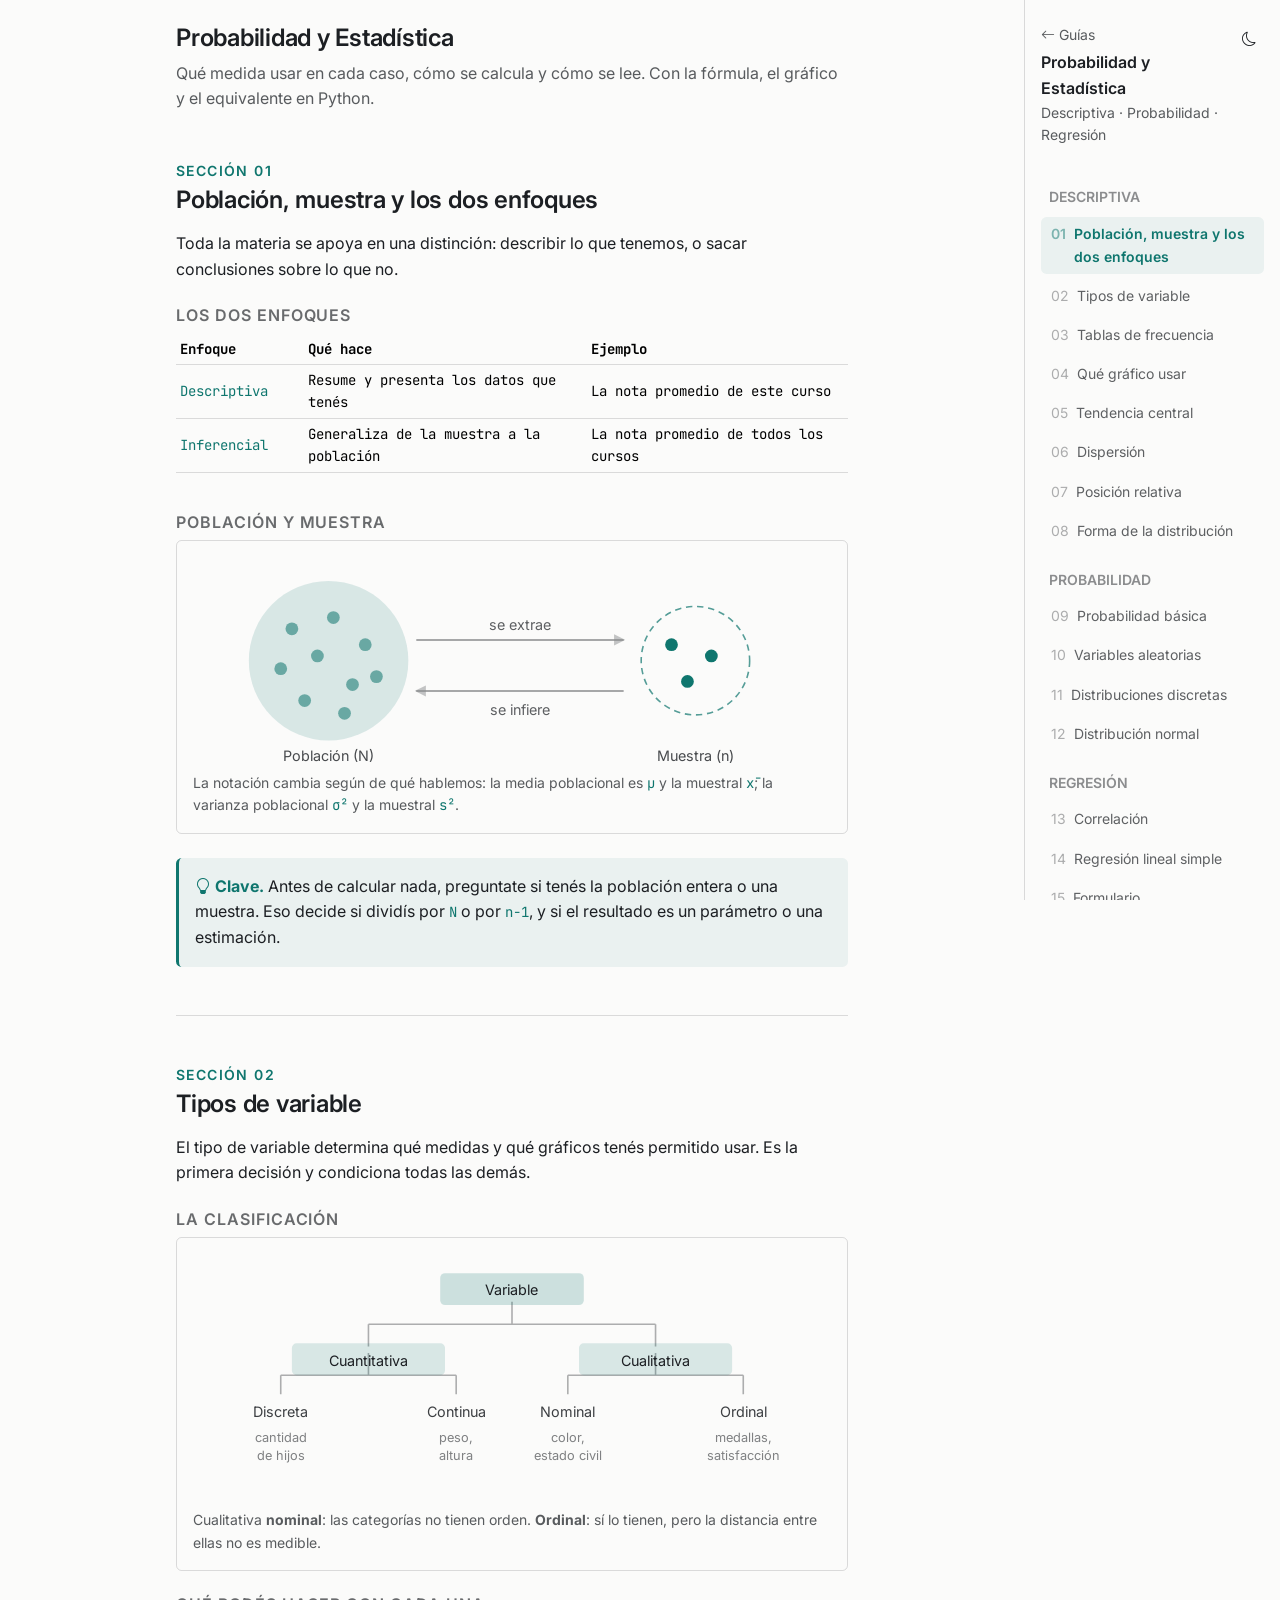
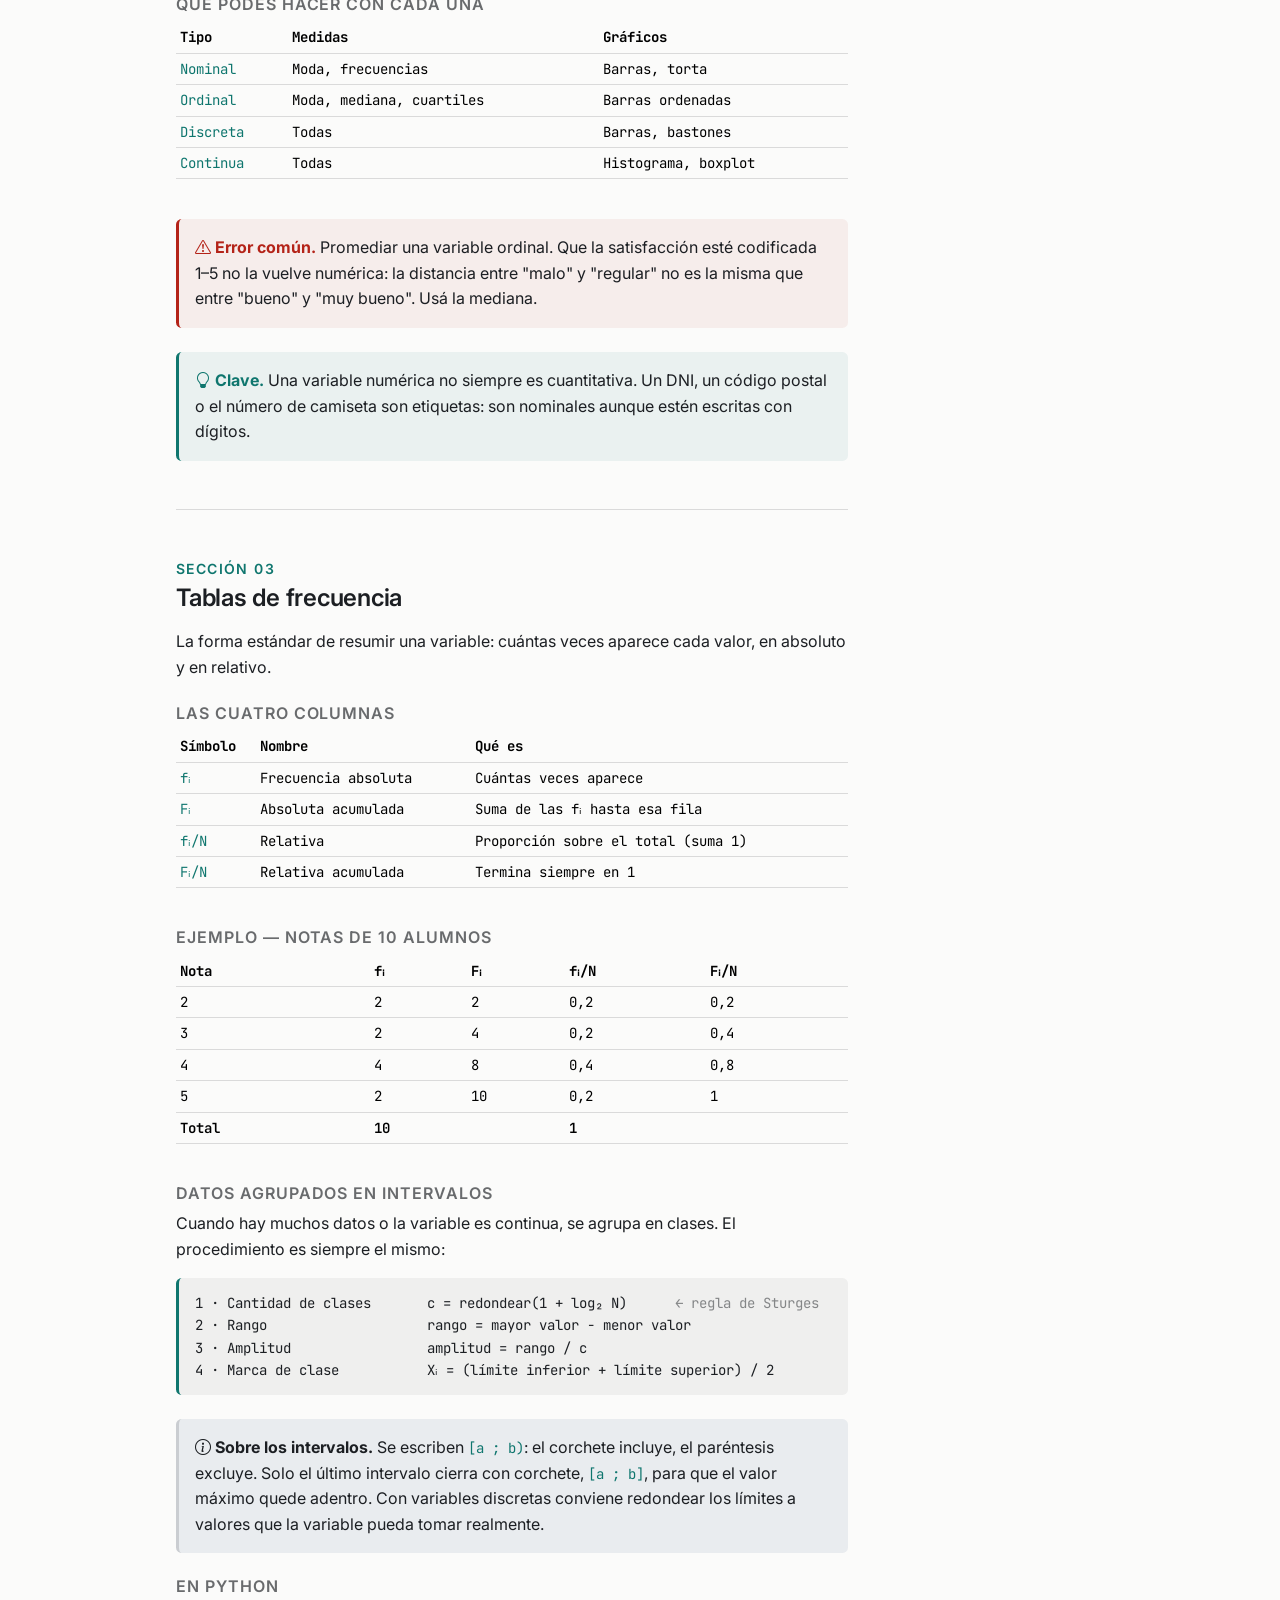
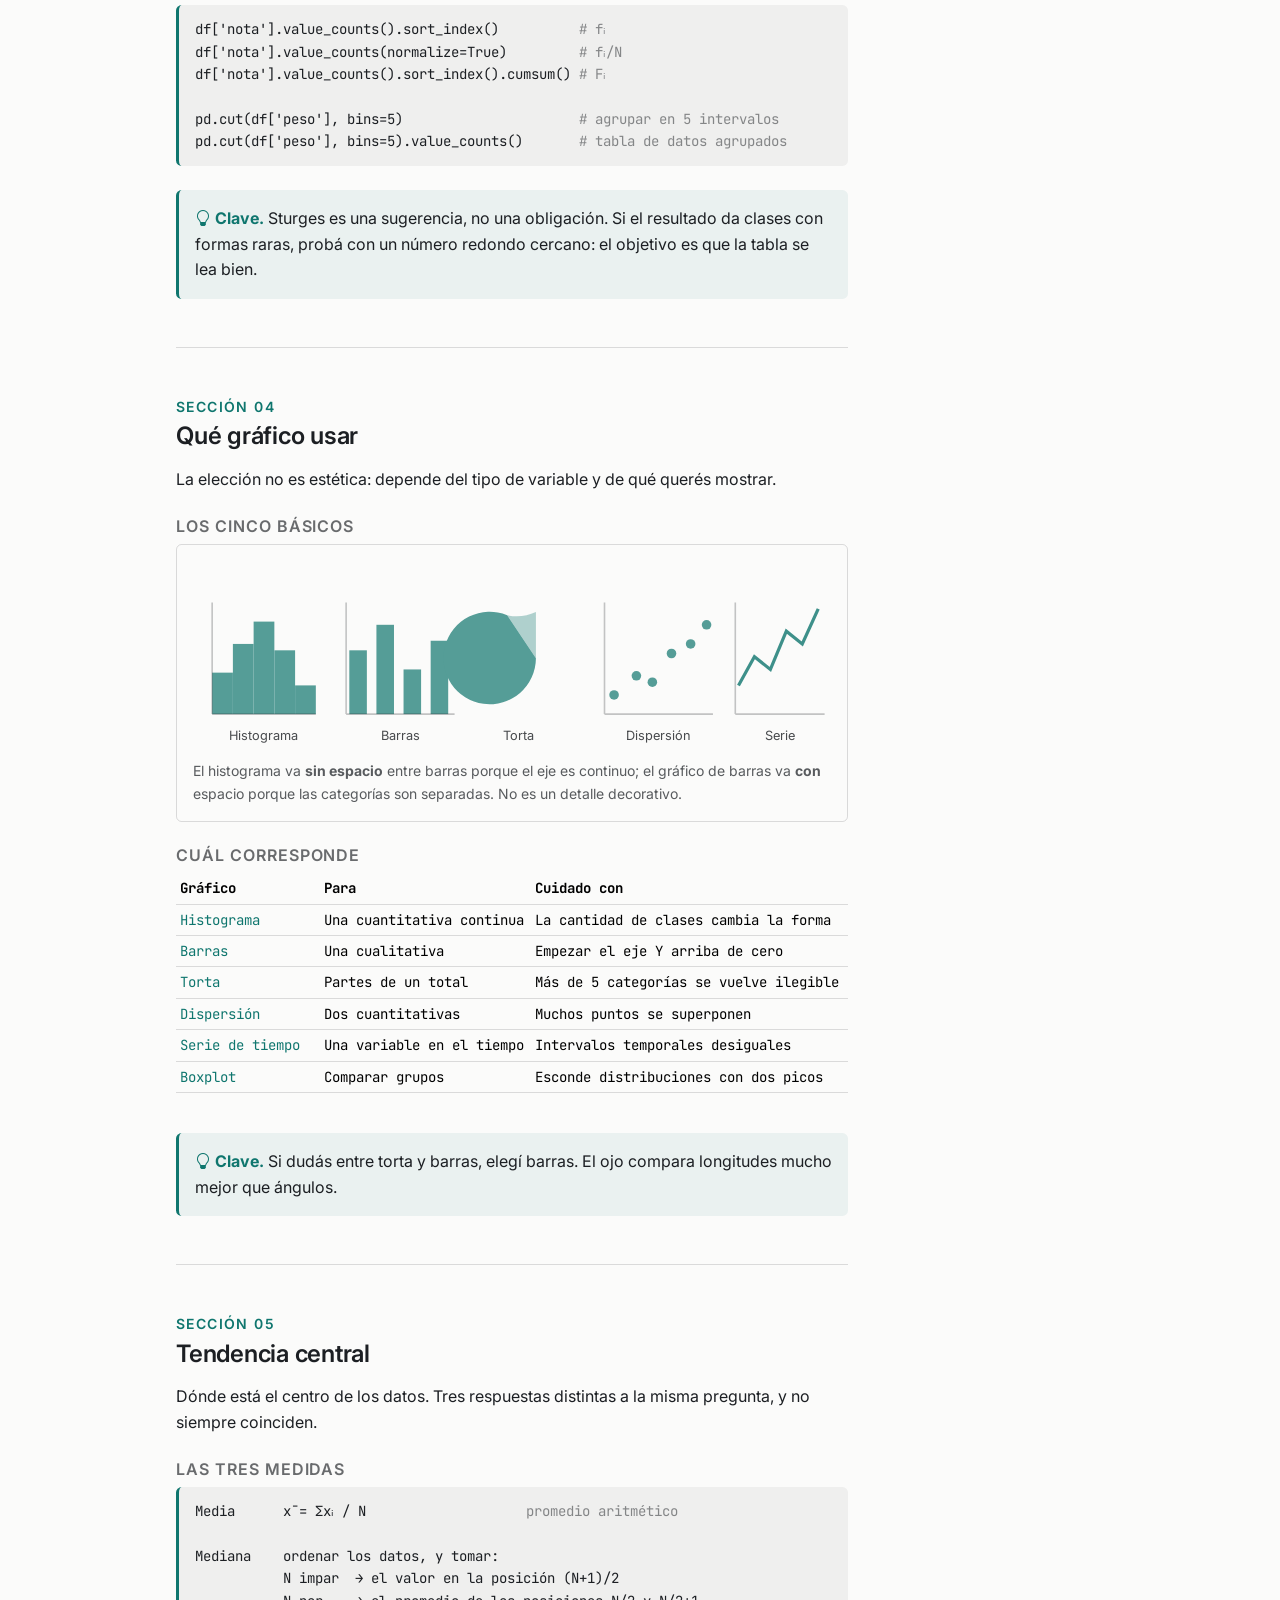
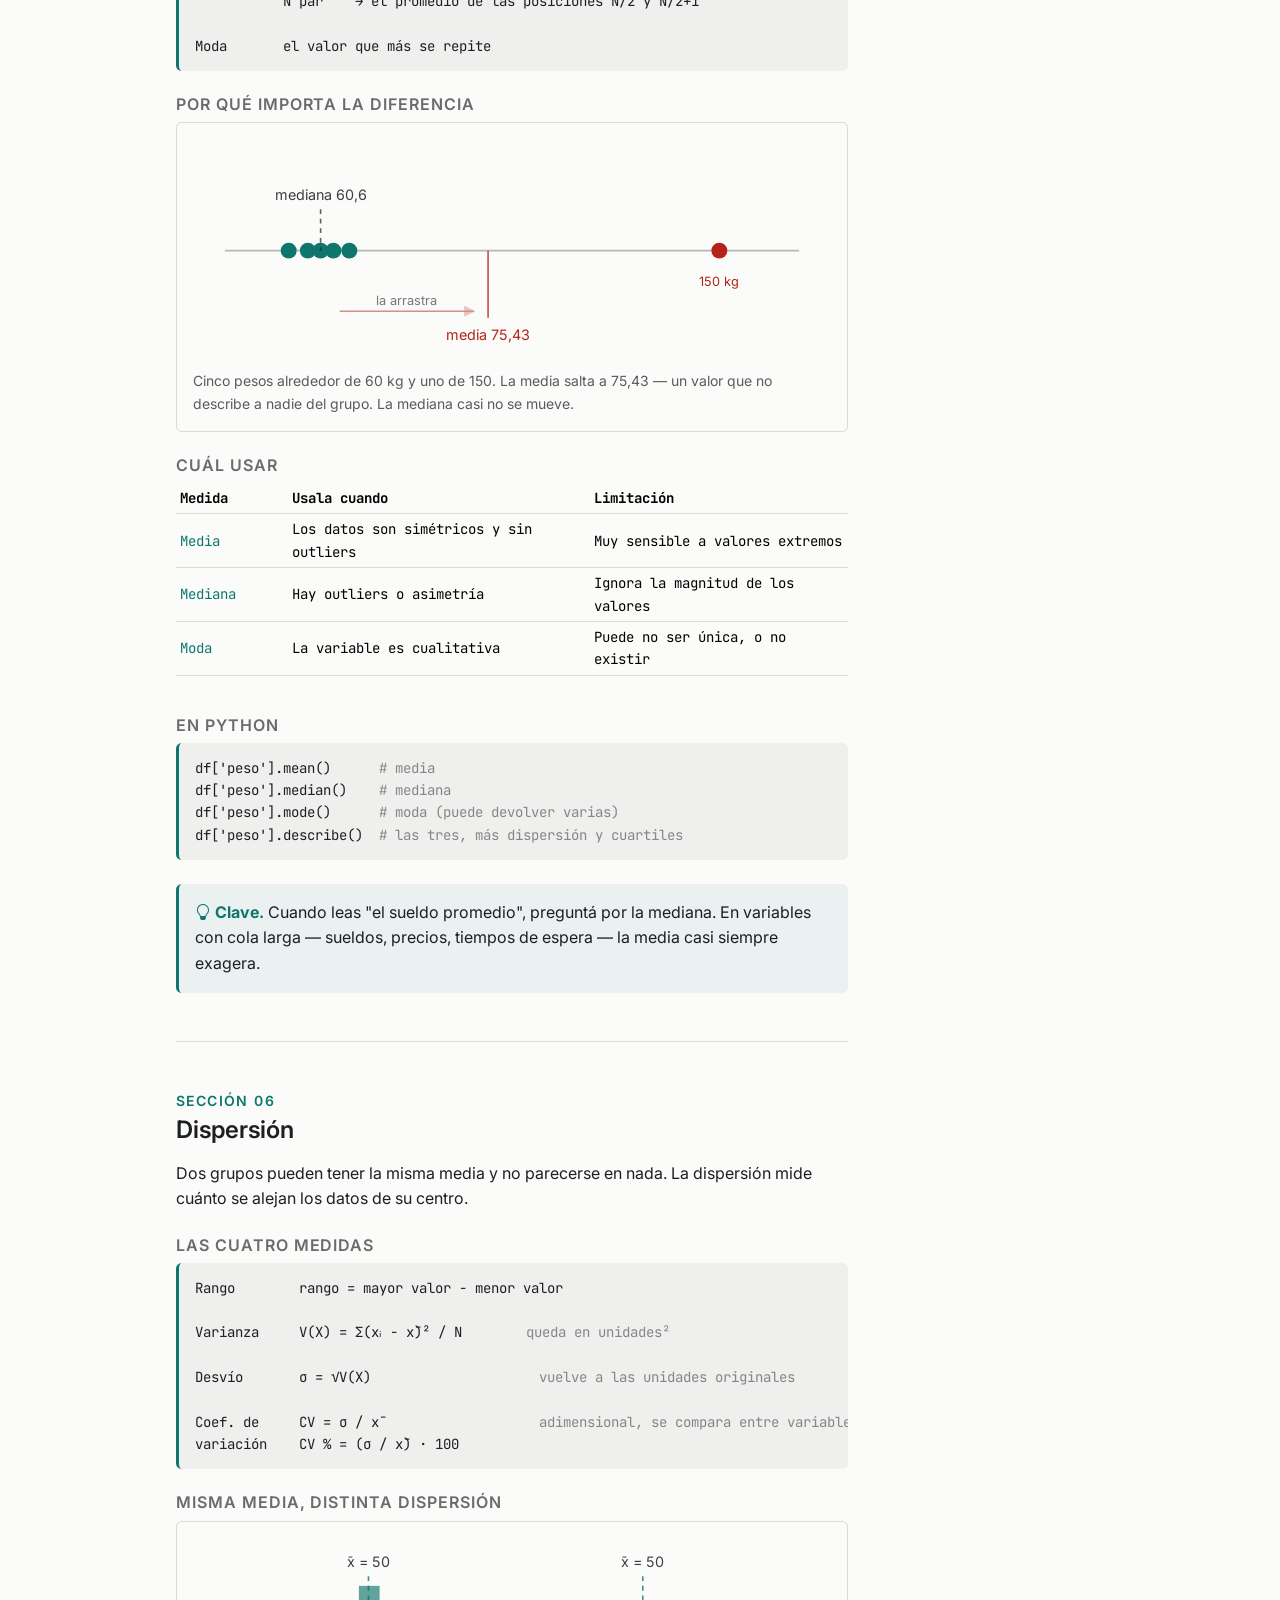
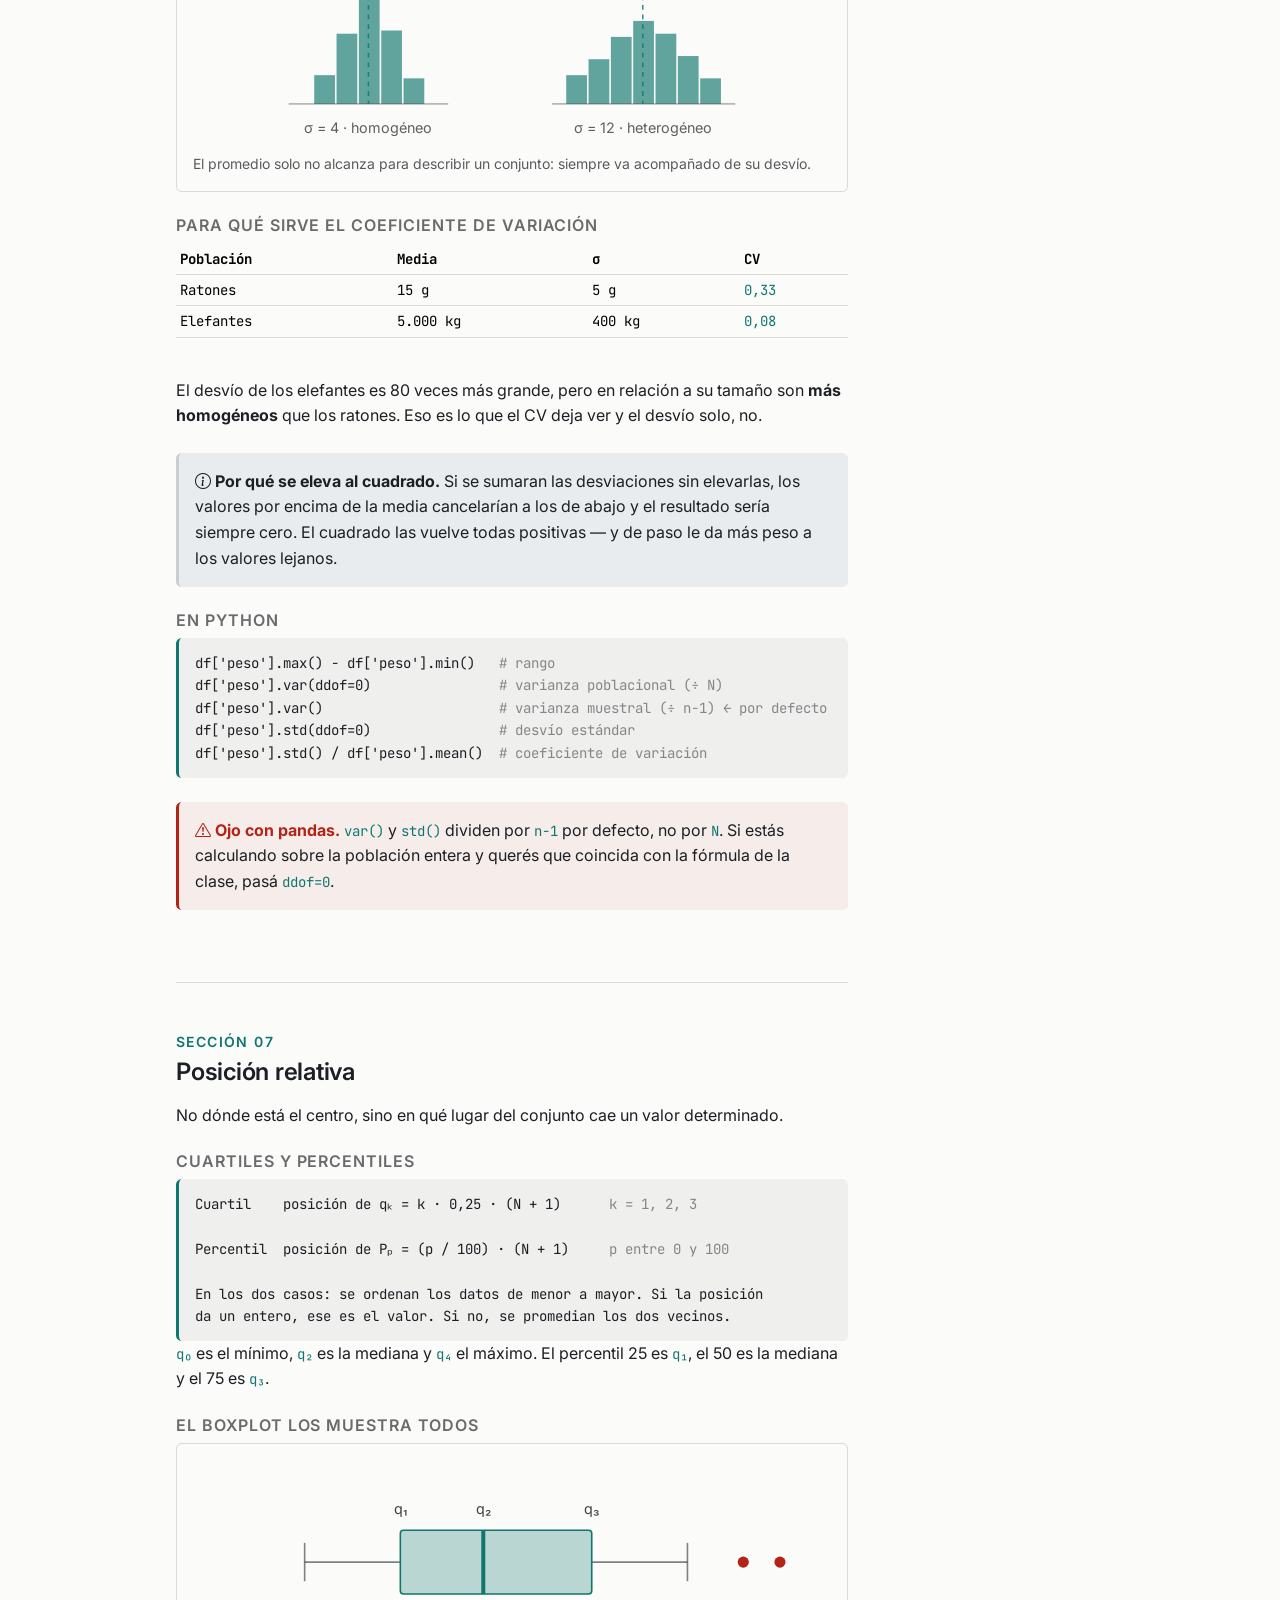
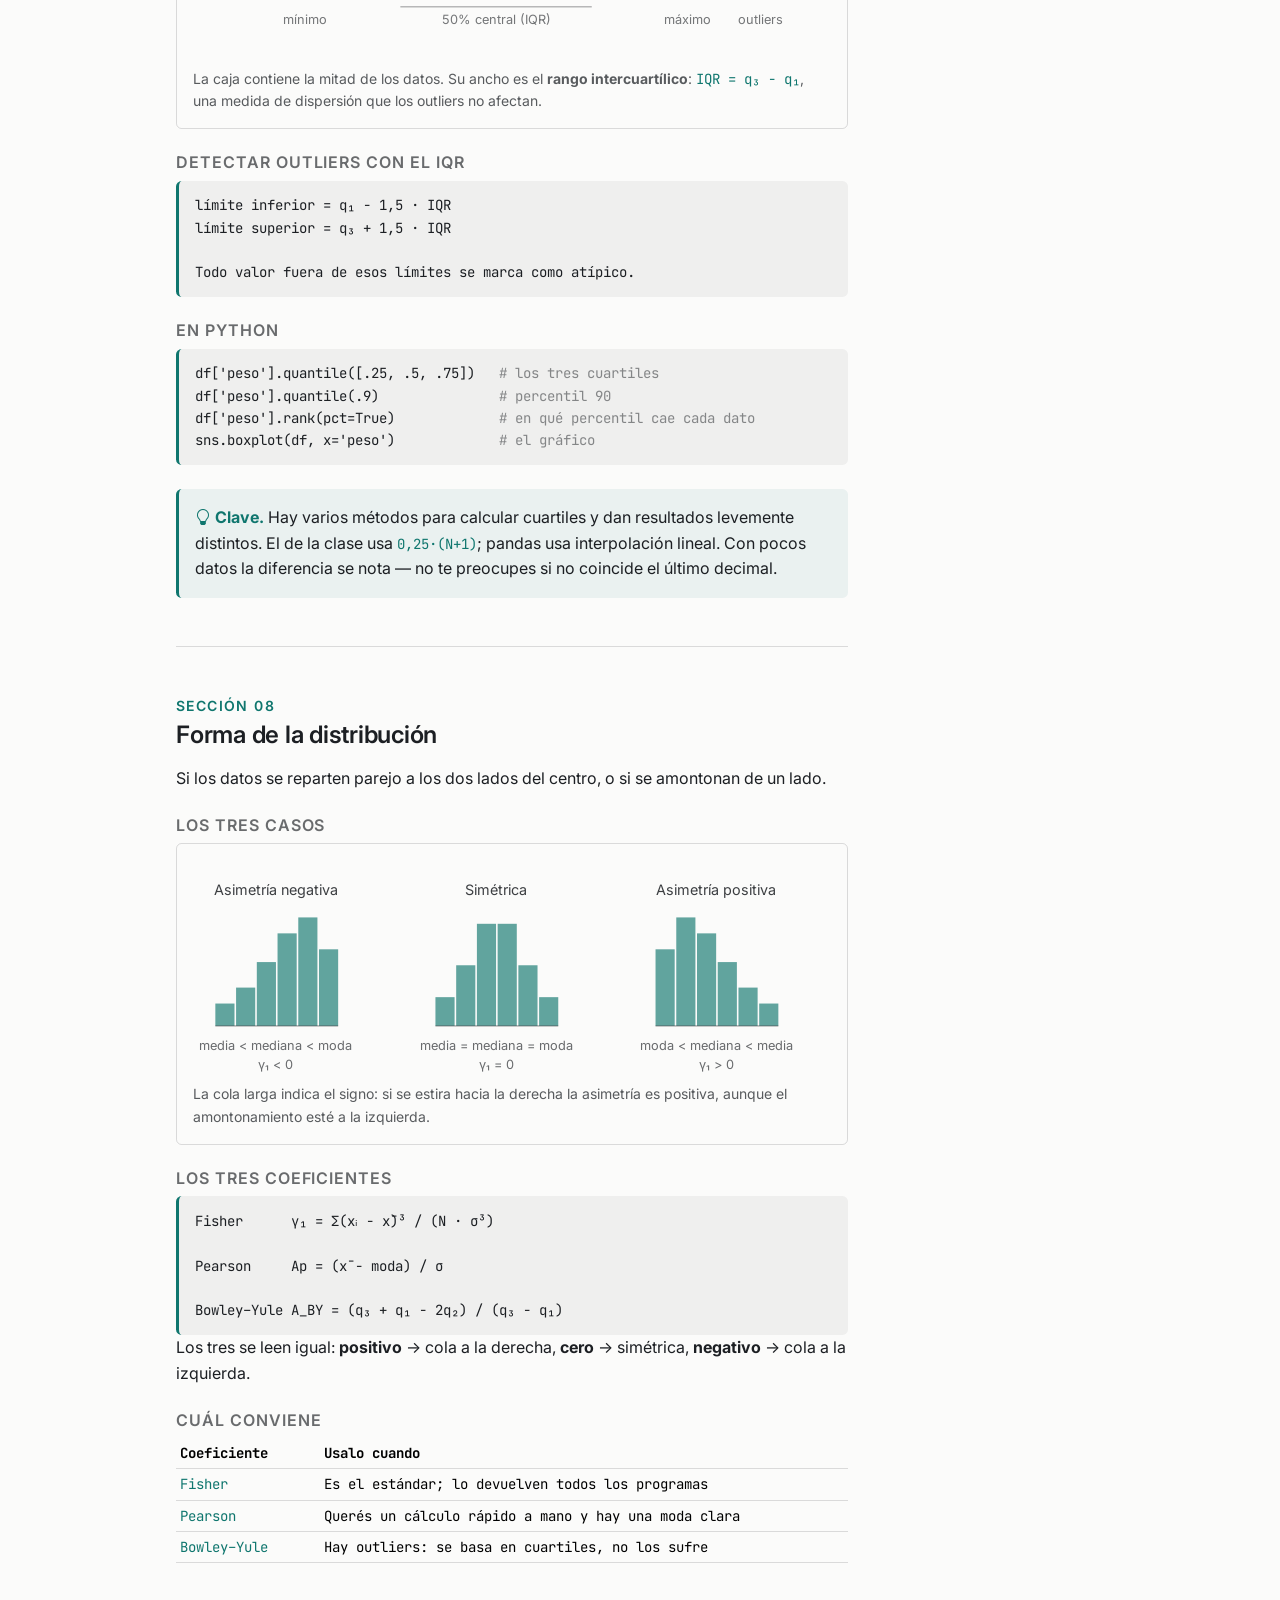
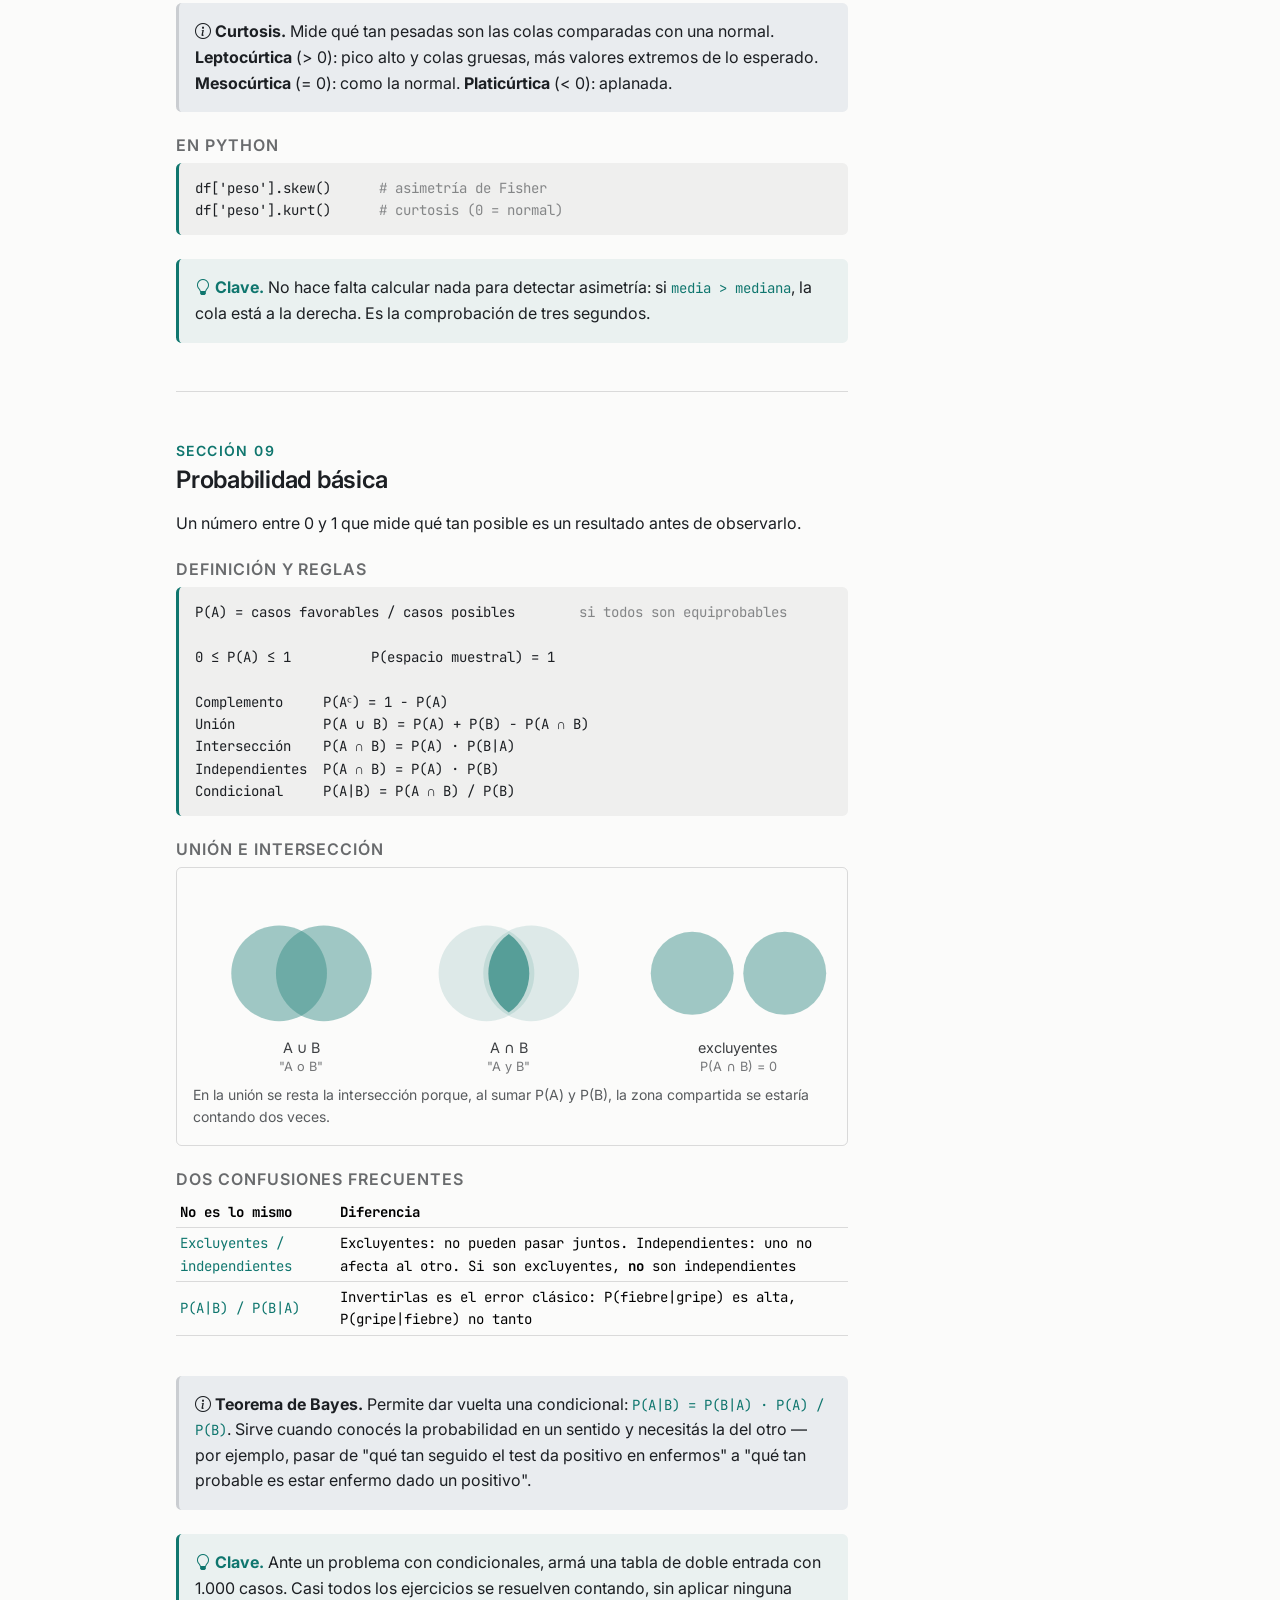
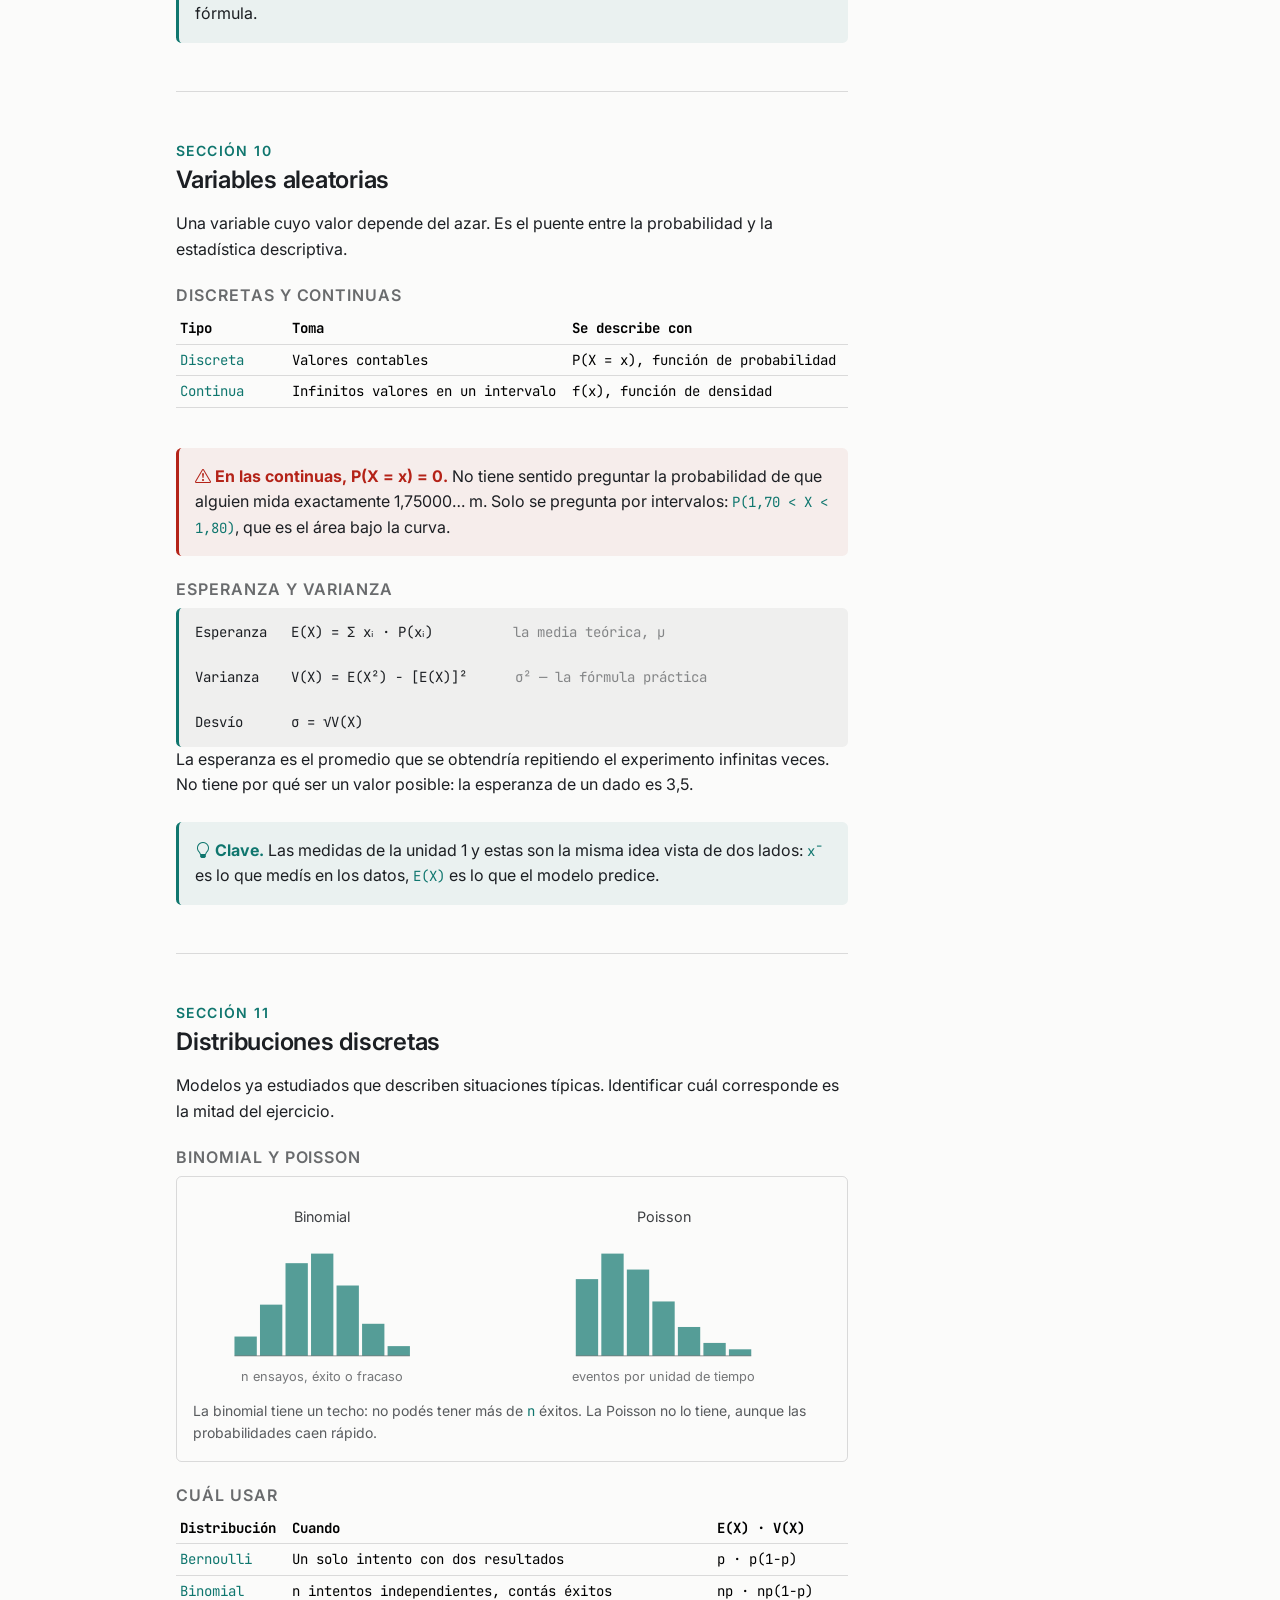
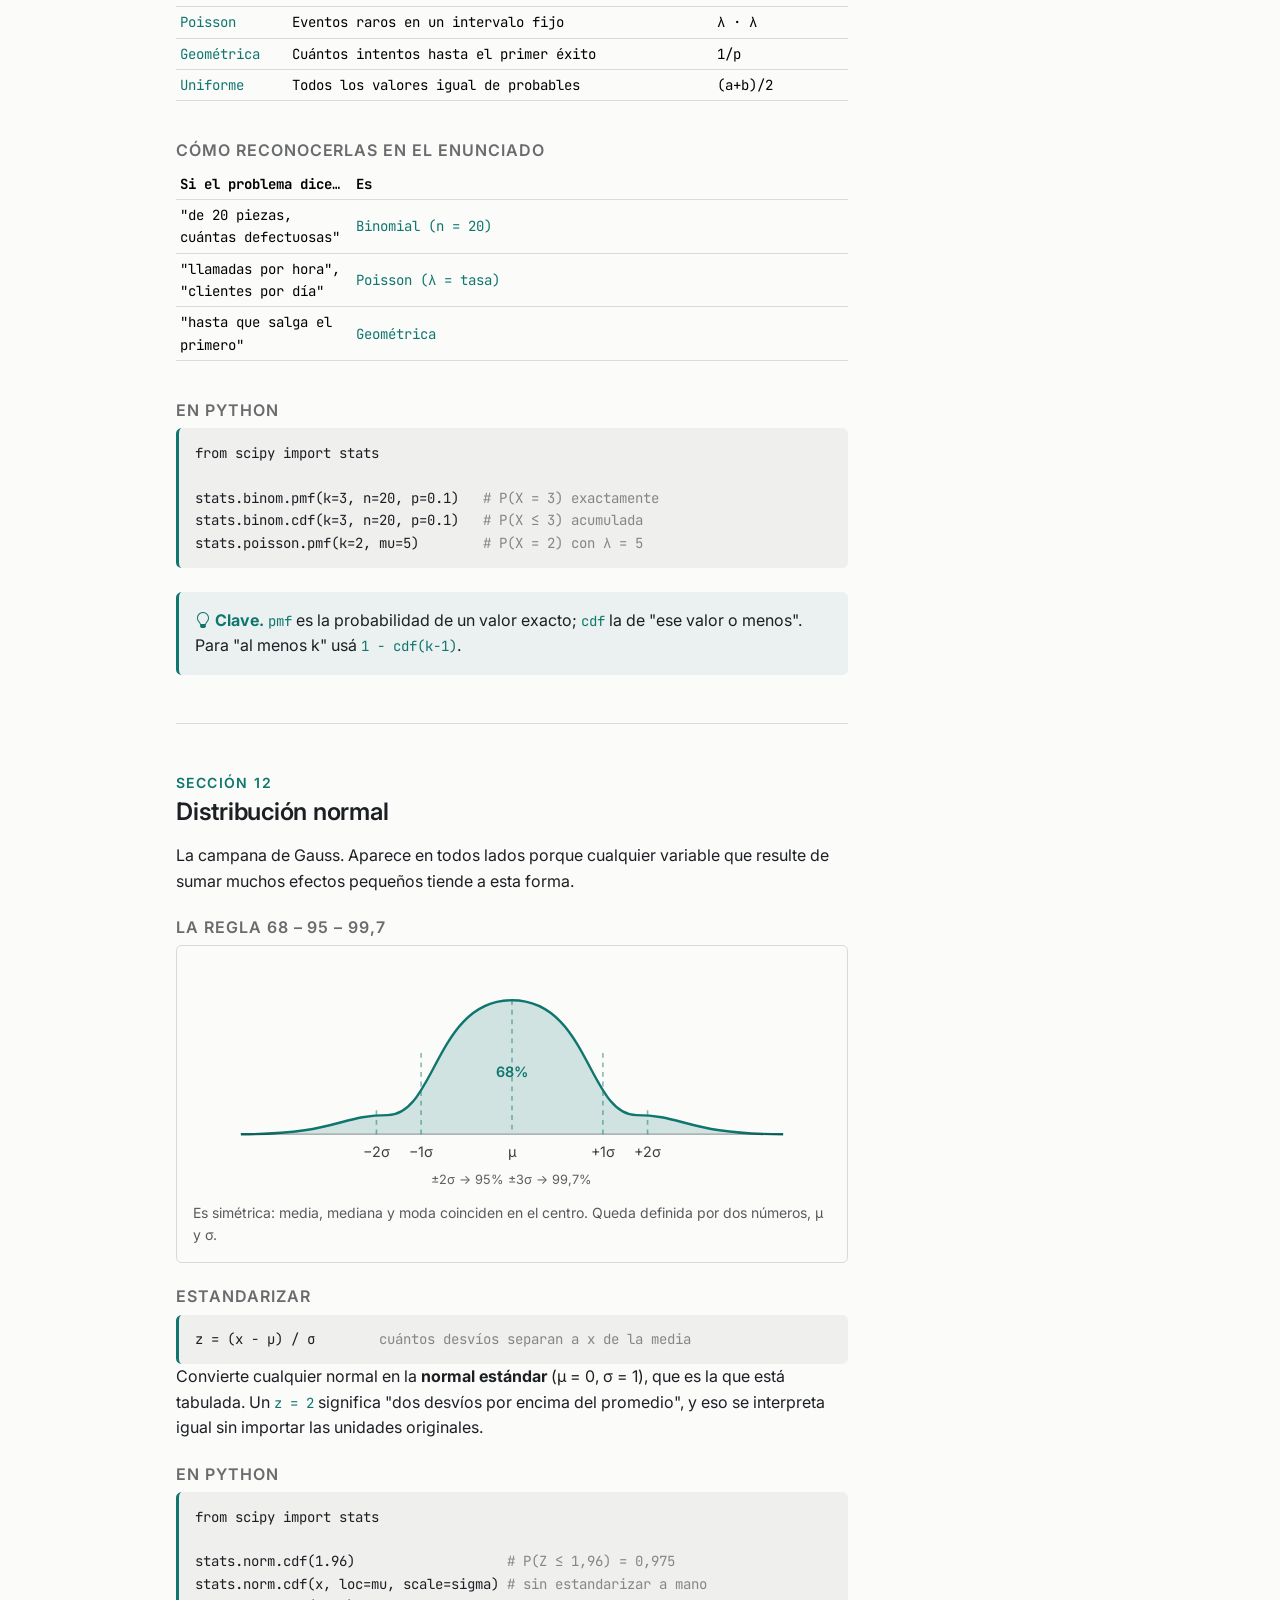
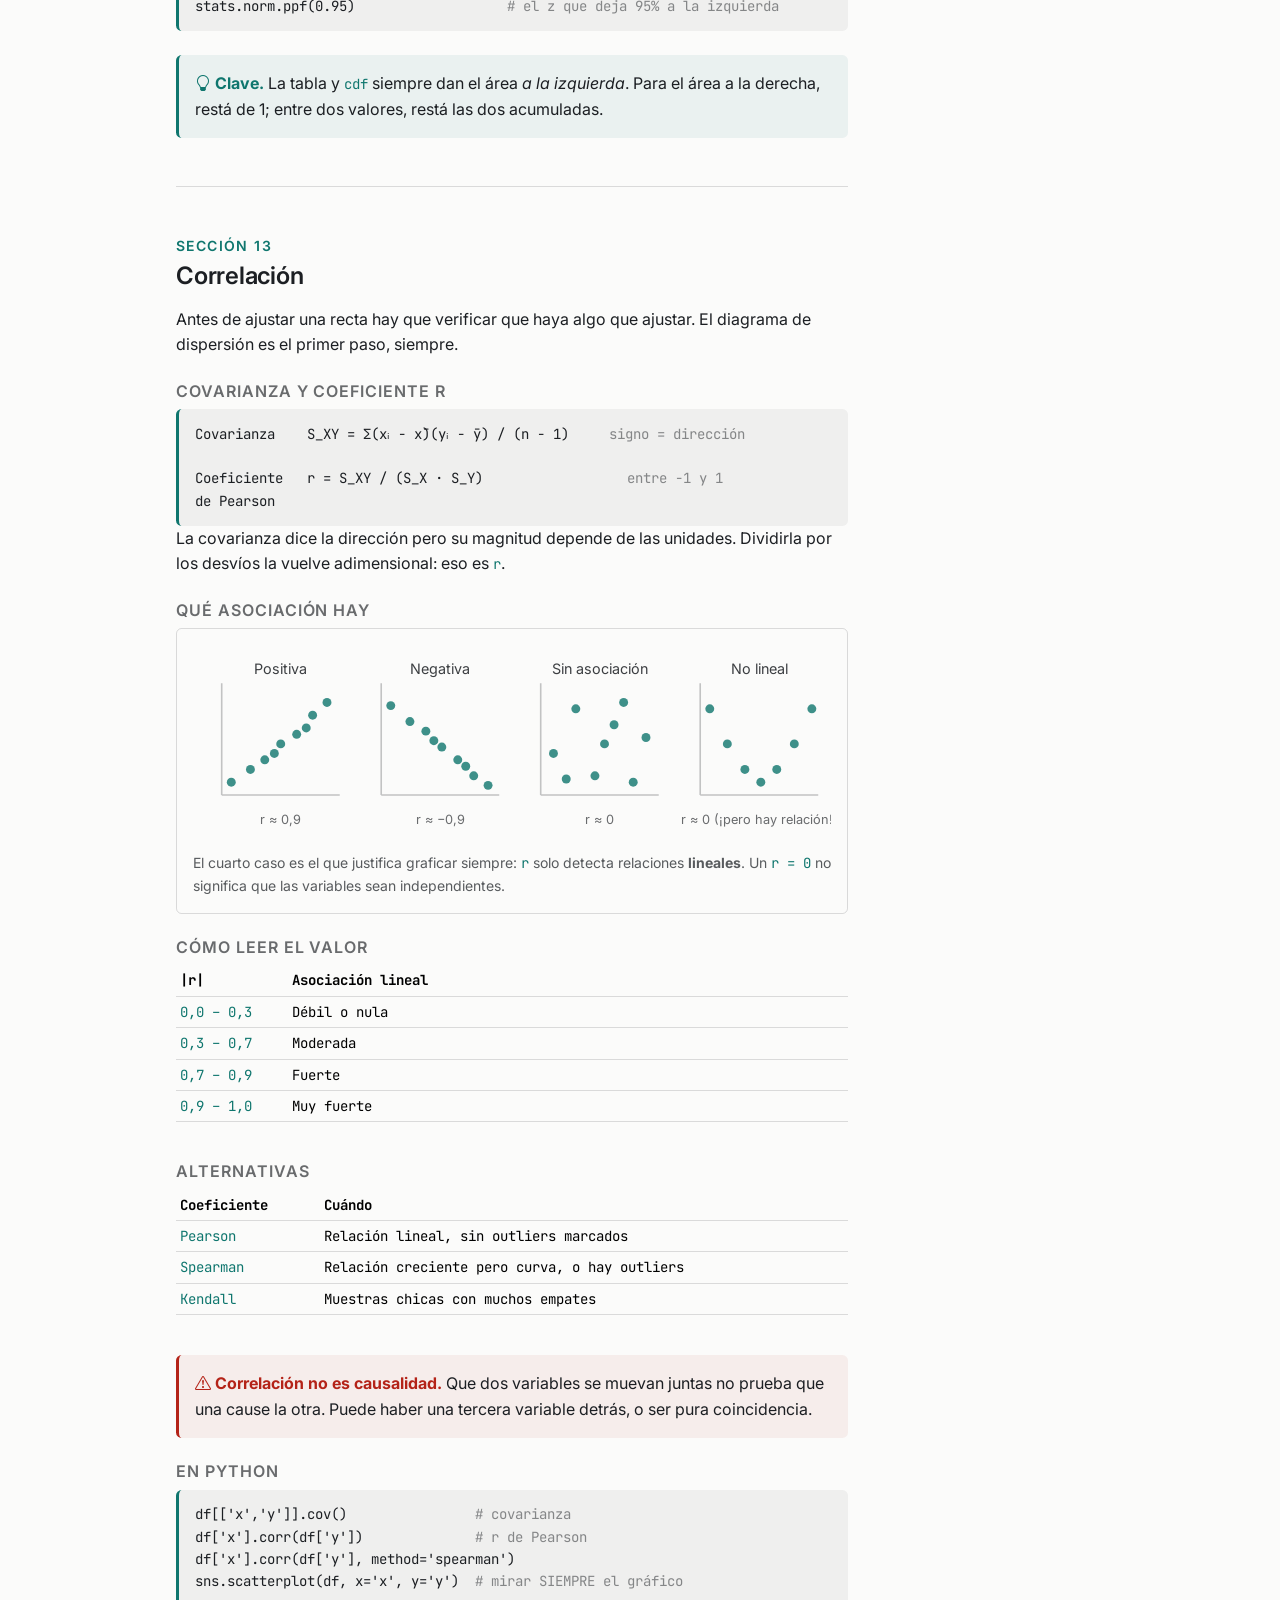
==== estadistica/index.html @ b613f8fc "Agrega la guía de Probabilidad y Estadística Quince secciones sobre estadística descriptiva, probabi" ====
<!doctype html>
<html lang="es" data-bs-theme="light">
<head>
<meta charset="utf-8">
<meta name="viewport" content="width=device-width, initial-scale=1">
<title>Guía de Probabilidad y Estadística</title>
<link rel="icon" href="data:image/svg+xml,<svg xmlns='http://www.w3.org/2000/svg' viewBox='0 0 100 100'><text y='.9em' font-size='90'>🎲</text></svg>">
<link href="https://cdn.jsdelivr.net/npm/bootstrap@5.3.3/dist/css/bootstrap.min.css" rel="stylesheet">
<link href="https://cdn.jsdelivr.net/npm/bootstrap-icons@1.11.3/font/bootstrap-icons.min.css" rel="stylesheet">
<link href="https://fonts.googleapis.com/css2?family=Inter:wght@400;600&family=JetBrains+Mono:wght@400;600&display=swap" rel="stylesheet">
<link href="../assets/guia.css" rel="stylesheet">
</head>
<body data-mode="scroll">

<!-- Índice fijo a la derecha (desktop) -->
<aside class="sidebar-lg">
  <div class="d-flex justify-content-between align-items-start mb-4">
    <div>
      <a href="../index.html" class="text-decoration-none small text-body-secondary d-block mb-1">
        <i class="bi bi-arrow-left"></i> Guías</a>
      <span class="fw-semibold">Probabilidad y Estadística</span>
      <span class="d-block small text-body-secondary">Descriptiva · Probabilidad · Regresión</span>
    </div>
    <button class="btn btn-sm border-0 theme-btn" title="Cambiar tema"><i class="bi bi-moon" data-lg="1"></i></button>
  </div>
  <nav class="nav flex-column gap-1 toc"></nav>
</aside>

<!-- Índice deslizable desde la derecha (mobile) -->
<div class="offcanvas offcanvas-end" tabindex="-1" id="toc" style="max-width:17rem">
  <div class="offcanvas-body d-flex flex-column justify-content-end pb-4">
    <nav class="nav flex-column gap-1 toc"></nav>
  </div>
  <div class="offcanvas-header border-top">
    <a href="../index.html" class="text-decoration-none small text-body-secondary">
      <i class="bi bi-arrow-left"></i> Todas las guías</a>
    <button class="btn-close" data-bs-dismiss="offcanvas"></button>
  </div>
</div>

<main class="container-lg px-3 px-lg-5 py-4" style="max-width:48rem">

<header class="mb-5">
  <h1 class="mb-2">Probabilidad y Estadística</h1>
  <p class="mb-0 text-body-secondary">
    Qué medida usar en cada caso, cómo se calcula y cómo se lee. Con la fórmula, el gráfico
    y el equivalente en Python.
  </p>
</header>

<!-- ═══════════ 01 ═══════════ -->
<section id="s01" class="pb-5 mb-5 border-bottom" data-group="Descriptiva">
  <p class="small text-uppercase text-primary fw-semibold mb-1" style="letter-spacing:.1em">Sección 01</p>
  <h2 class="mb-3">Población, muestra y los dos enfoques</h2>
  <p class="mb-4">Toda la materia se apoya en una distinción: describir lo que tenemos, o sacar conclusiones sobre lo que no.</p>

  <h3 class="mt-4 mb-2">Los dos enfoques</h3>
  <div class="table-responsive mb-4">
    <table class="table table-sm align-middle">
      <thead><tr><th style="width:8rem">Enfoque</th><th>Qué hace</th><th class="d-none d-sm-table-cell">Ejemplo</th></tr></thead>
      <tbody>
        <tr><td class="text-primary">Descriptiva</td><td>Resume y presenta los datos que tenés</td><td class="d-none d-sm-table-cell">La nota promedio de este curso</td></tr>
        <tr><td class="text-primary">Inferencial</td><td>Generaliza de la muestra a la población</td><td class="d-none d-sm-table-cell">La nota promedio de todos los cursos</td></tr>
      </tbody>
    </table>
  </div>

  <h3 class="mt-4 mb-2">Población y muestra</h3>
  <figure class="border rounded p-3">
    <svg viewBox="0 0 400 130" width="100%" role="img" aria-label="De la población se extrae una muestra; de la muestra se infiere hacia la población">
      <circle cx="85" cy="65" r="50" fill="var(--bs-primary)" opacity=".15"/>
      <g fill="var(--bs-primary)" opacity=".55">
        <circle cx="62" cy="45" r="4"/><circle cx="88" cy="38" r="4"/><circle cx="108" cy="55" r="4"/>
        <circle cx="55" cy="70" r="4"/><circle cx="78" cy="62" r="4"/><circle cx="100" cy="80" r="4"/>
        <circle cx="70" cy="90" r="4"/><circle cx="95" cy="98" r="4"/><circle cx="115" cy="75" r="4"/>
      </g>
      <circle cx="315" cy="65" r="34" fill="none" stroke="var(--bs-primary)" stroke-dasharray="4 3" opacity=".7"/>
      <g fill="var(--bs-primary)"><circle cx="300" cy="55" r="4"/><circle cx="325" cy="62" r="4"/><circle cx="310" cy="78" r="4"/></g>
      <path d="M140 52 h130" stroke="currentColor" opacity=".5" marker-end="url(#f)"/>
      <path d="M270 84 h-130" stroke="currentColor" opacity=".5" marker-end="url(#f)"/>
      <defs><marker id="f" markerWidth="7" markerHeight="7" refX="6" refY="3.5" orient="auto">
        <path d="M0 0 L7 3.5 L0 7 z" fill="currentColor" opacity=".5"/></marker></defs>
      <g font-size="9" fill="currentColor" text-anchor="middle">
        <text x="85" y="128" opacity=".8">Población (N)</text>
        <text x="315" y="128" opacity=".8">Muestra (n)</text>
        <text x="205" y="46" opacity=".7">se extrae</text>
        <text x="205" y="99" opacity=".7">se infiere</text>
      </g>
    </svg>
    <figcaption class="mt-2 small text-body-secondary">
      La notación cambia según de qué hablemos: la media poblacional es <code>μ</code> y la muestral <code>x̄</code>;
      la varianza poblacional <code>σ²</code> y la muestral <code>s²</code>.
    </figcaption>
  </figure>

  <div class="border-start border-3 border-primary bg-primary-subtle rounded p-3 mt-4">
    <strong class="text-primary"><i class="bi bi-lightbulb"></i> Clave.</strong>
    Antes de calcular nada, preguntate si tenés la población entera o una muestra. Eso decide si dividís
    por <code>N</code> o por <code>n−1</code>, y si el resultado es un parámetro o una estimación.
  </div>
</section>

<!-- ═══════════ 02 ═══════════ -->
<section id="s02" class="pb-5 mb-5 border-bottom" data-group="Descriptiva">
  <p class="small text-uppercase text-primary fw-semibold mb-1" style="letter-spacing:.1em">Sección 02</p>
  <h2 class="mb-3">Tipos de variable</h2>
  <p class="mb-4">El tipo de variable determina qué medidas y qué gráficos tenés permitido usar. Es la primera decisión y condiciona todas las demás.</p>

  <h3 class="mt-4 mb-2">La clasificación</h3>
  <figure class="border rounded p-3">
    <svg viewBox="0 0 400 155" width="100%" role="img" aria-label="Árbol de tipos de variable estadística">
      <g fill="none" stroke="currentColor" opacity=".35">
        <path d="M200 30 v14 M110 44 h180 M110 44 v14 M290 44 v14"/>
        <path d="M55 76 h110 M55 76 v12 M165 76 v12"/>
        <path d="M235 76 h110 M235 76 v12 M345 76 v12"/>
        <path d="M110 62 v14 M290 62 v14"/>
      </g>
      <g text-anchor="middle" font-size="9">
        <rect x="155" y="12" width="90" height="20" rx="3" fill="var(--bs-primary)" opacity=".2"/>
        <text x="200" y="26" fill="currentColor">Variable</text>
        <rect x="62" y="56" width="96" height="20" rx="3" fill="var(--bs-primary)" opacity=".15"/>
        <text x="110" y="70" fill="currentColor">Cuantitativa</text>
        <rect x="242" y="56" width="96" height="20" rx="3" fill="var(--bs-primary)" opacity=".15"/>
        <text x="290" y="70" fill="currentColor">Cualitativa</text>
        <g fill="currentColor" opacity=".85">
          <text x="55" y="102">Discreta</text><text x="165" y="102">Continua</text>
          <text x="235" y="102">Nominal</text><text x="345" y="102">Ordinal</text>
        </g>
        <g fill="currentColor" opacity=".55" font-size="8">
          <text x="55" y="118">cantidad</text><text x="55" y="129">de hijos</text>
          <text x="165" y="118">peso,</text><text x="165" y="129">altura</text>
          <text x="235" y="118">color,</text><text x="235" y="129">estado civil</text>
          <text x="345" y="118">medallas,</text><text x="345" y="129">satisfacción</text>
        </g>
      </g>
    </svg>
    <figcaption class="mt-2 small text-body-secondary">
      Cualitativa <strong>nominal</strong>: las categorías no tienen orden.
      <strong>Ordinal</strong>: sí lo tienen, pero la distancia entre ellas no es medible.
    </figcaption>
  </figure>

  <h3 class="mt-4 mb-2">Qué podés hacer con cada una</h3>
  <div class="table-responsive mb-4">
    <table class="table table-sm align-middle">
      <thead><tr><th style="width:7rem">Tipo</th><th>Medidas</th><th class="d-none d-sm-table-cell">Gráficos</th></tr></thead>
      <tbody>
        <tr><td class="text-primary">Nominal</td><td>Moda, frecuencias</td><td class="d-none d-sm-table-cell">Barras, torta</td></tr>
        <tr><td class="text-primary">Ordinal</td><td>Moda, mediana, cuartiles</td><td class="d-none d-sm-table-cell">Barras ordenadas</td></tr>
        <tr><td class="text-primary">Discreta</td><td>Todas</td><td class="d-none d-sm-table-cell">Barras, bastones</td></tr>
        <tr><td class="text-primary">Continua</td><td>Todas</td><td class="d-none d-sm-table-cell">Histograma, boxplot</td></tr>
      </tbody>
    </table>
  </div>

  <div class="border-start border-3 border-danger bg-danger-subtle rounded p-3 my-4">
    <strong class="text-danger"><i class="bi bi-exclamation-triangle"></i> Error común.</strong>
    Promediar una variable ordinal. Que la satisfacción esté codificada 1–5 no la vuelve numérica:
    la distancia entre "malo" y "regular" no es la misma que entre "bueno" y "muy bueno". Usá la mediana.
  </div>

  <div class="border-start border-3 border-primary bg-primary-subtle rounded p-3 mt-4">
    <strong class="text-primary"><i class="bi bi-lightbulb"></i> Clave.</strong>
    Una variable numérica no siempre es cuantitativa. Un DNI, un código postal o el número de camiseta
    son etiquetas: son nominales aunque estén escritas con dígitos.
  </div>
</section>

<!-- ═══════════ 03 ═══════════ -->
<section id="s03" class="pb-5 mb-5 border-bottom" data-group="Descriptiva">
  <p class="small text-uppercase text-primary fw-semibold mb-1" style="letter-spacing:.1em">Sección 03</p>
  <h2 class="mb-3">Tablas de frecuencia</h2>
  <p class="mb-4">La forma estándar de resumir una variable: cuántas veces aparece cada valor, en absoluto y en relativo.</p>

  <h3 class="mt-4 mb-2">Las cuatro columnas</h3>
  <div class="table-responsive mb-4">
    <table class="table table-sm align-middle">
      <thead><tr><th style="width:5rem">Símbolo</th><th>Nombre</th><th>Qué es</th></tr></thead>
      <tbody>
        <tr><td class="text-primary">fᵢ</td><td>Frecuencia absoluta</td><td>Cuántas veces aparece</td></tr>
        <tr><td class="text-primary">Fᵢ</td><td>Absoluta acumulada</td><td>Suma de las fᵢ hasta esa fila</td></tr>
        <tr><td class="text-primary">fᵢ/N</td><td>Relativa</td><td>Proporción sobre el total (suma 1)</td></tr>
        <tr><td class="text-primary">Fᵢ/N</td><td>Relativa acumulada</td><td>Termina siempre en 1</td></tr>
      </tbody>
    </table>
  </div>

  <h3 class="mt-4 mb-2">Ejemplo — notas de 10 alumnos</h3>
  <div class="table-responsive mb-4">
    <table class="table table-sm align-middle">
      <thead><tr><th>Nota</th><th>fᵢ</th><th>Fᵢ</th><th>fᵢ/N</th><th>Fᵢ/N</th></tr></thead>
      <tbody>
        <tr><td>2</td><td>2</td><td>2</td><td>0,2</td><td>0,2</td></tr>
        <tr><td>3</td><td>2</td><td>4</td><td>0,2</td><td>0,4</td></tr>
        <tr><td>4</td><td>4</td><td>8</td><td>0,4</td><td>0,8</td></tr>
        <tr><td>5</td><td>2</td><td>10</td><td>0,2</td><td>1</td></tr>
        <tr class="fw-semibold"><td>Total</td><td>10</td><td></td><td>1</td><td></td></tr>
      </tbody>
    </table>
  </div>

  <h3 class="mt-4 mb-2">Datos agrupados en intervalos</h3>
  <p class="mb-3">Cuando hay muchos datos o la variable es continua, se agrupa en clases. El procedimiento es siempre el mismo:</p>
  <pre>1 · Cantidad de clases       c = redondear(1 + log₂ N)      <span class="cm">← regla de Sturges</span>
2 · Rango                    rango = mayor valor − menor valor
3 · Amplitud                 amplitud = rango / c
4 · Marca de clase           Xᵢ = (límite inferior + límite superior) / 2</pre>

  <div class="border-start border-3 bg-body-secondary rounded p-3 my-4">
    <strong><i class="bi bi-info-circle"></i> Sobre los intervalos.</strong>
    Se escriben <code>[a ; b)</code>: el corchete incluye, el paréntesis excluye. Solo el último
    intervalo cierra con corchete, <code>[a ; b]</code>, para que el valor máximo quede adentro.
    Con variables discretas conviene redondear los límites a valores que la variable pueda tomar realmente.
  </div>

  <h3 class="mt-4 mb-2">En Python</h3>
  <pre>df['nota'].value_counts().sort_index()          <span class="cm"># fᵢ</span>
df['nota'].value_counts(normalize=True)         <span class="cm"># fᵢ/N</span>
df['nota'].value_counts().sort_index().cumsum() <span class="cm"># Fᵢ</span>

pd.cut(df['peso'], bins=5)                      <span class="cm"># agrupar en 5 intervalos</span>
pd.cut(df['peso'], bins=5).value_counts()       <span class="cm"># tabla de datos agrupados</span></pre>

  <div class="border-start border-3 border-primary bg-primary-subtle rounded p-3 mt-4">
    <strong class="text-primary"><i class="bi bi-lightbulb"></i> Clave.</strong>
    Sturges es una sugerencia, no una obligación. Si el resultado da clases con formas raras,
    probá con un número redondo cercano: el objetivo es que la tabla se lea bien.
  </div>
</section>

<!-- ═══════════ 04 ═══════════ -->
<section id="s04" class="pb-5 mb-5 border-bottom" data-group="Descriptiva">
  <p class="small text-uppercase text-primary fw-semibold mb-1" style="letter-spacing:.1em">Sección 04</p>
  <h2 class="mb-3">Qué gráfico usar</h2>
  <p class="mb-4">La elección no es estética: depende del tipo de variable y de qué querés mostrar.</p>

  <h3 class="mt-4 mb-2">Los cinco básicos</h3>
  <figure class="border rounded p-3">
    <svg viewBox="0 0 400 120" width="100%" role="img" aria-label="Histograma, barras, torta, dispersión y serie de tiempo">
      <g fill="var(--bs-primary)" opacity=".7">
        <g transform="translate(12,26)">
          <rect x="0"  y="44" width="13" height="26"/><rect x="13" y="26" width="13" height="44"/>
          <rect x="26" y="12" width="13" height="58"/><rect x="39" y="30" width="13" height="40"/>
          <rect x="52" y="52" width="13" height="18"/>
        </g>
        <g transform="translate(96,26)">
          <rect x="2"  y="30" width="11" height="40"/><rect x="19" y="14" width="11" height="56"/>
          <rect x="36" y="42" width="11" height="28"/><rect x="53" y="24" width="11" height="46"/>
        </g>
        <path d="M215 61 A29 29 0 1 1 197 34 z"/>
        <path d="M215 61 L197 34 A29 29 0 0 0 215 32 z" opacity=".45"/>
        <g transform="translate(258,26)">
          <circle cx="6"  cy="58" r="3"/><circle cx="20" cy="46" r="3"/><circle cx="30" cy="50" r="3"/>
          <circle cx="42" cy="32" r="3"/><circle cx="54" cy="26" r="3"/><circle cx="64" cy="14" r="3"/>
        </g>
      </g>
      <polyline points="342,78 352,60 362,68 372,44 382,52 392,30" fill="none"
                stroke="var(--bs-primary)" stroke-width="2" opacity=".8"/>
      <g stroke="currentColor" opacity=".25">
        <path d="M12 96 h65 M12 96 v-70"/><path d="M96 96 h68 M96 96 v-70"/>
        <path d="M258 96 h68 M258 96 v-70"/><path d="M340 96 h56 M340 96 v-70"/>
      </g>
      <g font-size="8" fill="currentColor" opacity=".8" text-anchor="middle">
        <text x="44" y="112">Histograma</text><text x="130" y="112">Barras</text>
        <text x="204" y="112">Torta</text><text x="292" y="112">Dispersión</text>
        <text x="368" y="112">Serie</text>
      </g>
    </svg>
    <figcaption class="mt-2 small text-body-secondary">
      El histograma va <strong>sin espacio</strong> entre barras porque el eje es continuo;
      el gráfico de barras va <strong>con</strong> espacio porque las categorías son separadas. No es un detalle decorativo.
    </figcaption>
  </figure>

  <h3 class="mt-4 mb-2">Cuál corresponde</h3>
  <div class="table-responsive mb-4">
    <table class="table table-sm align-middle">
      <thead><tr><th style="width:9rem">Gráfico</th><th>Para</th><th class="d-none d-sm-table-cell">Cuidado con</th></tr></thead>
      <tbody>
        <tr><td class="text-primary">Histograma</td><td>Una cuantitativa continua</td><td class="d-none d-sm-table-cell">La cantidad de clases cambia la forma</td></tr>
        <tr><td class="text-primary">Barras</td><td>Una cualitativa</td><td class="d-none d-sm-table-cell">Empezar el eje Y arriba de cero</td></tr>
        <tr><td class="text-primary">Torta</td><td>Partes de un total</td><td class="d-none d-sm-table-cell">Más de 5 categorías se vuelve ilegible</td></tr>
        <tr><td class="text-primary">Dispersión</td><td>Dos cuantitativas</td><td class="d-none d-sm-table-cell">Muchos puntos se superponen</td></tr>
        <tr><td class="text-primary">Serie de tiempo</td><td>Una variable en el tiempo</td><td class="d-none d-sm-table-cell">Intervalos temporales desiguales</td></tr>
        <tr><td class="text-primary">Boxplot</td><td>Comparar grupos</td><td class="d-none d-sm-table-cell">Esconde distribuciones con dos picos</td></tr>
      </tbody>
    </table>
  </div>

  <div class="border-start border-3 border-primary bg-primary-subtle rounded p-3 mt-4">
    <strong class="text-primary"><i class="bi bi-lightbulb"></i> Clave.</strong>
    Si dudás entre torta y barras, elegí barras. El ojo compara longitudes mucho mejor que ángulos.
  </div>
</section>

<!-- ═══════════ 05 ═══════════ -->
<section id="s05" class="pb-5 mb-5 border-bottom" data-group="Descriptiva">
  <p class="small text-uppercase text-primary fw-semibold mb-1" style="letter-spacing:.1em">Sección 05</p>
  <h2 class="mb-3">Tendencia central</h2>
  <p class="mb-4">Dónde está el centro de los datos. Tres respuestas distintas a la misma pregunta, y no siempre coinciden.</p>

  <h3 class="mt-4 mb-2">Las tres medidas</h3>
  <pre>Media      x̄ = Σxᵢ / N                    <span class="cm">promedio aritmético</span>

Mediana    ordenar los datos, y tomar:
           N impar  → el valor en la posición (N+1)/2
           N par    → el promedio de las posiciones N/2 y N/2+1

Moda       el valor que más se repite</pre>

  <h3 class="mt-4 mb-2">Por qué importa la diferencia</h3>
  <figure class="border rounded p-3">
    <svg viewBox="0 0 400 140" width="100%" role="img" aria-label="Un valor atípico desplaza la media pero no la mediana">
      <line x1="20" y1="70" x2="380" y2="70" stroke="currentColor" opacity=".3"/>
      <g fill="var(--bs-primary)">
        <circle cx="60" cy="70" r="5"/><circle cx="72" cy="70" r="5"/><circle cx="80" cy="70" r="5"/>
        <circle cx="88" cy="70" r="5"/><circle cx="98" cy="70" r="5"/>
      </g>
      <circle cx="330" cy="70" r="5" fill="var(--bs-danger)"/>
      <text x="330" y="92" font-size="8" fill="var(--bs-danger)" text-anchor="middle">150 kg</text>
      <line x1="80" y1="44" x2="80" y2="70" stroke="currentColor" stroke-dasharray="3 3" opacity=".7"/>
      <text x="80" y="38" font-size="9" fill="currentColor" text-anchor="middle" opacity=".85">mediana 60,6</text>
      <line x1="185" y1="112" x2="185" y2="70" stroke="var(--bs-danger)" opacity=".8"/>
      <text x="185" y="126" font-size="9" fill="var(--bs-danger)" text-anchor="middle">media 75,43</text>
      <path d="M92 108 h84" stroke="var(--bs-danger)" opacity=".5" marker-end="url(#g)"/>
      <defs><marker id="g" markerWidth="7" markerHeight="7" refX="6" refY="3.5" orient="auto">
        <path d="M0 0 L7 3.5 L0 7 z" fill="var(--bs-danger)" opacity=".5"/></marker></defs>
      <text x="134" y="104" font-size="8" fill="currentColor" text-anchor="middle" opacity=".6">la arrastra</text>
    </svg>
    <figcaption class="mt-2 small text-body-secondary">
      Cinco pesos alrededor de 60 kg y uno de 150. La media salta a 75,43 — un valor que no describe
      a nadie del grupo. La mediana casi no se mueve.
    </figcaption>
  </figure>

  <h3 class="mt-4 mb-2">Cuál usar</h3>
  <div class="table-responsive mb-4">
    <table class="table table-sm align-middle">
      <thead><tr><th style="width:7rem">Medida</th><th>Usala cuando</th><th class="d-none d-sm-table-cell">Limitación</th></tr></thead>
      <tbody>
        <tr><td class="text-primary">Media</td><td>Los datos son simétricos y sin outliers</td><td class="d-none d-sm-table-cell">Muy sensible a valores extremos</td></tr>
        <tr><td class="text-primary">Mediana</td><td>Hay outliers o asimetría</td><td class="d-none d-sm-table-cell">Ignora la magnitud de los valores</td></tr>
        <tr><td class="text-primary">Moda</td><td>La variable es cualitativa</td><td class="d-none d-sm-table-cell">Puede no ser única, o no existir</td></tr>
      </tbody>
    </table>
  </div>

  <h3 class="mt-4 mb-2">En Python</h3>
  <pre>df['peso'].mean()      <span class="cm"># media</span>
df['peso'].median()    <span class="cm"># mediana</span>
df['peso'].mode()      <span class="cm"># moda (puede devolver varias)</span>
df['peso'].describe()  <span class="cm"># las tres, más dispersión y cuartiles</span></pre>

  <div class="border-start border-3 border-primary bg-primary-subtle rounded p-3 mt-4">
    <strong class="text-primary"><i class="bi bi-lightbulb"></i> Clave.</strong>
    Cuando leas "el sueldo promedio", preguntá por la mediana. En variables con cola larga
    — sueldos, precios, tiempos de espera — la media casi siempre exagera.
  </div>
</section>

<!-- ═══════════ 06 ═══════════ -->
<section id="s06" class="pb-5 mb-5 border-bottom" data-group="Descriptiva">
  <p class="small text-uppercase text-primary fw-semibold mb-1" style="letter-spacing:.1em">Sección 06</p>
  <h2 class="mb-3">Dispersión</h2>
  <p class="mb-4">Dos grupos pueden tener la misma media y no parecerse en nada. La dispersión mide cuánto se alejan los datos de su centro.</p>

  <h3 class="mt-4 mb-2">Las cuatro medidas</h3>
  <pre>Rango        rango = mayor valor − menor valor

Varianza     V(X) = Σ(xᵢ − x̄)² / N        <span class="cm">queda en unidades²</span>

Desvío       σ = √V(X)                     <span class="cm">vuelve a las unidades originales</span>

Coef. de     CV = σ / x̄                    <span class="cm">adimensional, se compara entre variables</span>
variación    CV % = (σ / x̄) · 100</pre>

  <h3 class="mt-4 mb-2">Misma media, distinta dispersión</h3>
  <figure class="border rounded p-3">
    <svg viewBox="0 0 400 130" width="100%" role="img" aria-label="Dos distribuciones con la misma media y distinto desvío">
      <g fill="var(--bs-primary)" opacity=".65">
        <rect x="76"  y="86" width="13" height="18"/><rect x="90" y="60" width="13" height="44"/>
        <rect x="104" y="30" width="13" height="74"/><rect x="118" y="58" width="13" height="46"/>
        <rect x="132" y="88" width="13" height="16"/>
      </g>
      <g fill="var(--bs-primary)" opacity=".65">
        <rect x="248" y="76" width="13" height="28"/><rect x="262" y="62" width="13" height="42"/>
        <rect x="276" y="52" width="13" height="52"/><rect x="290" y="60" width="13" height="44"/>
        <rect x="304" y="74" width="13" height="30"/><rect x="234" y="86" width="13" height="18"/>
        <rect x="318" y="88" width="13" height="16"/>
      </g>
      <g stroke="currentColor" opacity=".3"><path d="M60 104 h100"/><path d="M225 104 h115"/></g>
      <g stroke="var(--bs-primary)" stroke-dasharray="3 3" opacity=".8">
        <path d="M110 24 v80"/><path d="M282 24 v80"/>
      </g>
      <g font-size="9" fill="currentColor" text-anchor="middle">
        <text x="110" y="18" opacity=".85">x̄ = 50</text><text x="282" y="18" opacity=".85">x̄ = 50</text>
        <text x="110" y="122" opacity=".7">σ = 4  ·  homogéneo</text>
        <text x="282" y="122" opacity=".7">σ = 12  ·  heterogéneo</text>
      </g>
    </svg>
    <figcaption class="mt-2 small text-body-secondary">
      El promedio solo no alcanza para describir un conjunto: siempre va acompañado de su desvío.
    </figcaption>
  </figure>

  <h3 class="mt-4 mb-2">Para qué sirve el coeficiente de variación</h3>
  <div class="table-responsive mb-4">
    <table class="table table-sm align-middle">
      <thead><tr><th>Población</th><th>Media</th><th>σ</th><th>CV</th></tr></thead>
      <tbody>
        <tr><td>Ratones</td><td>15 g</td><td>5 g</td><td class="text-primary">0,33</td></tr>
        <tr><td>Elefantes</td><td>5.000 kg</td><td>400 kg</td><td class="text-primary">0,08</td></tr>
      </tbody>
    </table>
  </div>
  <p class="mb-4">El desvío de los elefantes es 80 veces más grande, pero en relación a su tamaño son
  <strong>más homogéneos</strong> que los ratones. Eso es lo que el CV deja ver y el desvío solo, no.</p>

  <div class="border-start border-3 bg-body-secondary rounded p-3 my-4">
    <strong><i class="bi bi-info-circle"></i> Por qué se eleva al cuadrado.</strong>
    Si se sumaran las desviaciones sin elevarlas, los valores por encima de la media cancelarían
    a los de abajo y el resultado sería siempre cero. El cuadrado las vuelve todas positivas —
    y de paso le da más peso a los valores lejanos.
  </div>

  <h3 class="mt-4 mb-2">En Python</h3>
  <pre>df['peso'].max() - df['peso'].min()   <span class="cm"># rango</span>
df['peso'].var(ddof=0)                <span class="cm"># varianza poblacional (÷ N)</span>
df['peso'].var()                      <span class="cm"># varianza muestral (÷ n−1) ← por defecto</span>
df['peso'].std(ddof=0)                <span class="cm"># desvío estándar</span>
df['peso'].std() / df['peso'].mean()  <span class="cm"># coeficiente de variación</span></pre>

  <div class="border-start border-3 border-danger bg-danger-subtle rounded p-3 my-4">
    <strong class="text-danger"><i class="bi bi-exclamation-triangle"></i> Ojo con pandas.</strong>
    <code>var()</code> y <code>std()</code> dividen por <code>n−1</code> por defecto, no por <code>N</code>.
    Si estás calculando sobre la población entera y querés que coincida con la fórmula de la clase,
    pasá <code>ddof=0</code>.
  </div>
</section>

<!-- ═══════════ 07 ═══════════ -->
<section id="s07" class="pb-5 mb-5 border-bottom" data-group="Descriptiva">
  <p class="small text-uppercase text-primary fw-semibold mb-1" style="letter-spacing:.1em">Sección 07</p>
  <h2 class="mb-3">Posición relativa</h2>
  <p class="mb-4">No dónde está el centro, sino en qué lugar del conjunto cae un valor determinado.</p>

  <h3 class="mt-4 mb-2">Cuartiles y percentiles</h3>
  <pre>Cuartil    posición de qₖ = k · 0,25 · (N + 1)      <span class="cm">k = 1, 2, 3</span>

Percentil  posición de Pₚ = (p / 100) · (N + 1)     <span class="cm">p entre 0 y 100</span>

En los dos casos: se ordenan los datos de menor a mayor. Si la posición
da un entero, ese es el valor. Si no, se promedian los dos vecinos.</pre>

  <p class="mb-4"><code>q₀</code> es el mínimo, <code>q₂</code> es la mediana y <code>q₄</code> el máximo.
  El percentil 25 es <code>q₁</code>, el 50 es la mediana y el 75 es <code>q₃</code>.</p>

  <h3 class="mt-4 mb-2">El boxplot los muestra todos</h3>
  <figure class="border rounded p-3">
    <svg viewBox="0 0 400 125" width="100%" role="img" aria-label="Boxplot con mínimo, cuartiles, mediana, máximo y outliers">
      <line x1="70" y1="64" x2="130" y2="64" stroke="currentColor" opacity=".55"/>
      <line x1="250" y1="64" x2="310" y2="64" stroke="currentColor" opacity=".55"/>
      <line x1="70" y1="52" x2="70" y2="76" stroke="currentColor" opacity=".55"/>
      <line x1="310" y1="52" x2="310" y2="76" stroke="currentColor" opacity=".55"/>
      <rect x="130" y="44" width="120" height="40" rx="2" fill="var(--bs-primary)" opacity=".28"/>
      <rect x="130" y="44" width="120" height="40" rx="2" fill="none" stroke="var(--bs-primary)"/>
      <line x1="182" y1="44" x2="182" y2="84" stroke="var(--bs-primary)" stroke-width="2.5"/>
      <circle cx="345" cy="64" r="3.5" fill="var(--bs-danger)"/>
      <circle cx="368" cy="64" r="3.5" fill="var(--bs-danger)"/>
      <g font-size="9" fill="currentColor" opacity=".85" text-anchor="middle">
        <text x="130" y="34">q₁</text><text x="182" y="34">q₂</text><text x="250" y="34">q₃</text>
      </g>
      <g font-size="8" fill="currentColor" opacity=".6" text-anchor="middle">
        <text x="70" y="103">mínimo</text><text x="190" y="103">50% central (IQR)</text>
        <text x="310" y="103">máximo</text><text x="356" y="103">outliers</text>
      </g>
      <path d="M130 92 h120" stroke="currentColor" opacity=".3"/>
    </svg>
    <figcaption class="mt-2 small text-body-secondary">
      La caja contiene la mitad de los datos. Su ancho es el <strong>rango intercuartílico</strong>:
      <code>IQR = q₃ − q₁</code>, una medida de dispersión que los outliers no afectan.
    </figcaption>
  </figure>

  <h3 class="mt-4 mb-2">Detectar outliers con el IQR</h3>
  <pre>límite inferior = q₁ − 1,5 · IQR
límite superior = q₃ + 1,5 · IQR

Todo valor fuera de esos límites se marca como atípico.</pre>

  <h3 class="mt-4 mb-2">En Python</h3>
  <pre>df['peso'].quantile([.25, .5, .75])   <span class="cm"># los tres cuartiles</span>
df['peso'].quantile(.9)               <span class="cm"># percentil 90</span>
df['peso'].rank(pct=True)             <span class="cm"># en qué percentil cae cada dato</span>
sns.boxplot(df, x='peso')             <span class="cm"># el gráfico</span></pre>

  <div class="border-start border-3 border-primary bg-primary-subtle rounded p-3 mt-4">
    <strong class="text-primary"><i class="bi bi-lightbulb"></i> Clave.</strong>
    Hay varios métodos para calcular cuartiles y dan resultados levemente distintos.
    El de la clase usa <code>0,25·(N+1)</code>; pandas usa interpolación lineal. Con pocos datos
    la diferencia se nota — no te preocupes si no coincide el último decimal.
  </div>
</section>

<!-- ═══════════ 08 ═══════════ -->
<section id="s08" class="pb-5 mb-5 border-bottom" data-group="Descriptiva">
  <p class="small text-uppercase text-primary fw-semibold mb-1" style="letter-spacing:.1em">Sección 08</p>
  <h2 class="mb-3">Forma de la distribución</h2>
  <p class="mb-4">Si los datos se reparten parejo a los dos lados del centro, o si se amontonan de un lado.</p>

  <h3 class="mt-4 mb-2">Los tres casos</h3>
  <figure class="border rounded p-3">
    <svg viewBox="0 0 400 135" width="100%" role="img" aria-label="Asimetría negativa, simetría y asimetría positiva">
      <g fill="var(--bs-primary)" opacity=".65">
        <g transform="translate(14,30)">
          <rect x="0"  y="60" width="12" height="14"/><rect x="13" y="50" width="12" height="24"/>
          <rect x="26" y="34" width="12" height="40"/><rect x="39" y="16" width="12" height="58"/>
          <rect x="52" y="6"  width="12" height="68"/><rect x="65" y="26" width="12" height="48"/>
        </g>
        <g transform="translate(152,30)">
          <rect x="0"  y="56" width="12" height="18"/><rect x="13" y="36" width="12" height="38"/>
          <rect x="26" y="10" width="12" height="64"/><rect x="39" y="10" width="12" height="64"/>
          <rect x="52" y="36" width="12" height="38"/><rect x="65" y="56" width="12" height="18"/>
        </g>
        <g transform="translate(290,30)">
          <rect x="0"  y="26" width="12" height="48"/><rect x="13" y="6"  width="12" height="68"/>
          <rect x="26" y="16" width="12" height="58"/><rect x="39" y="34" width="12" height="40"/>
          <rect x="52" y="50" width="12" height="24"/><rect x="65" y="60" width="12" height="14"/>
        </g>
      </g>
      <g stroke="currentColor" opacity=".3">
        <path d="M14 104 h77"/><path d="M152 104 h77"/><path d="M290 104 h77"/>
      </g>
      <g font-size="9" fill="currentColor" opacity=".85" text-anchor="middle">
        <text x="52" y="22">Asimetría negativa</text>
        <text x="190" y="22">Simétrica</text>
        <text x="328" y="22">Asimetría positiva</text>
      </g>
      <g font-size="8" fill="currentColor" opacity=".65" text-anchor="middle">
        <text x="52" y="119">media &lt; mediana &lt; moda</text>
        <text x="190" y="119">media = mediana = moda</text>
        <text x="328" y="119">moda &lt; mediana &lt; media</text>
        <text x="52" y="131">γ₁ &lt; 0</text><text x="190" y="131">γ₁ = 0</text><text x="328" y="131">γ₁ &gt; 0</text>
      </g>
    </svg>
    <figcaption class="mt-2 small text-body-secondary">
      La cola larga indica el signo: si se estira hacia la derecha la asimetría es positiva,
      aunque el amontonamiento esté a la izquierda.
    </figcaption>
  </figure>

  <h3 class="mt-4 mb-2">Los tres coeficientes</h3>
  <pre>Fisher      γ₁ = Σ(xᵢ − x̄)³ / (N · σ³)

Pearson     Ap = (x̄ − moda) / σ

Bowley–Yule A_BY = (q₃ + q₁ − 2q₂) / (q₃ − q₁)</pre>
  <p class="mb-4">Los tres se leen igual: <strong>positivo</strong> → cola a la derecha,
  <strong>cero</strong> → simétrica, <strong>negativo</strong> → cola a la izquierda.</p>

  <h3 class="mt-4 mb-2">Cuál conviene</h3>
  <div class="table-responsive mb-4">
    <table class="table table-sm align-middle">
      <thead><tr><th style="width:9rem">Coeficiente</th><th>Usalo cuando</th></tr></thead>
      <tbody>
        <tr><td class="text-primary">Fisher</td><td>Es el estándar; lo devuelven todos los programas</td></tr>
        <tr><td class="text-primary">Pearson</td><td>Querés un cálculo rápido a mano y hay una moda clara</td></tr>
        <tr><td class="text-primary">Bowley–Yule</td><td>Hay outliers: se basa en cuartiles, no los sufre</td></tr>
      </tbody>
    </table>
  </div>

  <div class="border-start border-3 bg-body-secondary rounded p-3 my-4">
    <strong><i class="bi bi-info-circle"></i> Curtosis.</strong>
    Mide qué tan pesadas son las colas comparadas con una normal.
    <strong>Leptocúrtica</strong> (&gt; 0): pico alto y colas gruesas, más valores extremos de lo esperado.
    <strong>Mesocúrtica</strong> (= 0): como la normal. <strong>Platicúrtica</strong> (&lt; 0): aplanada.
  </div>

  <h3 class="mt-4 mb-2">En Python</h3>
  <pre>df['peso'].skew()      <span class="cm"># asimetría de Fisher</span>
df['peso'].kurt()      <span class="cm"># curtosis (0 = normal)</span></pre>

  <div class="border-start border-3 border-primary bg-primary-subtle rounded p-3 mt-4">
    <strong class="text-primary"><i class="bi bi-lightbulb"></i> Clave.</strong>
    No hace falta calcular nada para detectar asimetría: si <code>media &gt; mediana</code>,
    la cola está a la derecha. Es la comprobación de tres segundos.
  </div>
</section>

<!-- ═══════════ 09 ═══════════ -->
<section id="s09" class="pb-5 mb-5 border-bottom" data-group="Probabilidad">
  <p class="small text-uppercase text-primary fw-semibold mb-1" style="letter-spacing:.1em">Sección 09</p>
  <h2 class="mb-3">Probabilidad básica</h2>
  <p class="mb-4">Un número entre 0 y 1 que mide qué tan posible es un resultado antes de observarlo.</p>

  <h3 class="mt-4 mb-2">Definición y reglas</h3>
  <pre>P(A) = casos favorables / casos posibles        <span class="cm">si todos son equiprobables</span>

0 ≤ P(A) ≤ 1          P(espacio muestral) = 1

Complemento     P(Aᶜ) = 1 − P(A)
Unión           P(A ∪ B) = P(A) + P(B) − P(A ∩ B)
Intersección    P(A ∩ B) = P(A) · P(B|A)
Independientes  P(A ∩ B) = P(A) · P(B)
Condicional     P(A|B) = P(A ∩ B) / P(B)</pre>

  <h3 class="mt-4 mb-2">Unión e intersección</h3>
  <figure class="border rounded p-3">
    <svg viewBox="0 0 400 120" width="100%" role="img" aria-label="Diagramas de Venn: unión, intersección y sucesos excluyentes">
      <g opacity=".85">
        <g transform="translate(20,14)">
          <circle cx="34" cy="42" r="30" fill="var(--bs-primary)" opacity=".45"/>
          <circle cx="62" cy="42" r="30" fill="var(--bs-primary)" opacity=".45"/>
        </g>
        <g transform="translate(150,14)">
          <circle cx="34" cy="42" r="30" fill="var(--bs-primary)" opacity=".15"/>
          <circle cx="62" cy="42" r="30" fill="var(--bs-primary)" opacity=".15"/>
          <path d="M48 17.4 A30 30 0 0 1 48 66.6 A30 30 0 0 1 48 17.4 z" fill="var(--bs-primary)" opacity=".75"/>
        </g>
        <g transform="translate(285,14)">
          <circle cx="28" cy="42" r="26" fill="var(--bs-primary)" opacity=".45"/>
          <circle cx="86" cy="42" r="26" fill="var(--bs-primary)" opacity=".45"/>
        </g>
      </g>
      <g font-size="9" fill="currentColor" text-anchor="middle" opacity=".85">
        <text x="68" y="106">A ∪ B</text><text x="198" y="106">A ∩ B</text><text x="342" y="106">excluyentes</text>
      </g>
      <g font-size="8" fill="currentColor" text-anchor="middle" opacity=".6">
        <text x="68" y="117">"A o B"</text><text x="198" y="117">"A y B"</text><text x="342" y="117">P(A ∩ B) = 0</text>
      </g>
    </svg>
    <figcaption class="mt-2 small text-body-secondary">
      En la unión se resta la intersección porque, al sumar P(A) y P(B), la zona compartida
      se estaría contando dos veces.
    </figcaption>
  </figure>

  <h3 class="mt-4 mb-2">Dos confusiones frecuentes</h3>
  <div class="table-responsive mb-4">
    <table class="table table-sm align-middle">
      <thead><tr><th style="width:10rem">No es lo mismo</th><th>Diferencia</th></tr></thead>
      <tbody>
        <tr><td class="text-primary">Excluyentes /<br>independientes</td><td>Excluyentes: no pueden pasar juntos. Independientes: uno no afecta al otro. Si son excluyentes, <strong>no</strong> son independientes</td></tr>
        <tr><td class="text-primary">P(A|B) / P(B|A)</td><td>Invertirlas es el error clásico: P(fiebre|gripe) es alta, P(gripe|fiebre) no tanto</td></tr>
      </tbody>
    </table>
  </div>

  <div class="border-start border-3 bg-body-secondary rounded p-3 my-4">
    <strong><i class="bi bi-info-circle"></i> Teorema de Bayes.</strong>
    Permite dar vuelta una condicional: <code>P(A|B) = P(B|A) · P(A) / P(B)</code>.
    Sirve cuando conocés la probabilidad en un sentido y necesitás la del otro — por ejemplo,
    pasar de "qué tan seguido el test da positivo en enfermos" a "qué tan probable es estar enfermo dado un positivo".
  </div>

  <div class="border-start border-3 border-primary bg-primary-subtle rounded p-3 mt-4">
    <strong class="text-primary"><i class="bi bi-lightbulb"></i> Clave.</strong>
    Ante un problema con condicionales, armá una tabla de doble entrada con 1.000 casos.
    Casi todos los ejercicios se resuelven contando, sin aplicar ninguna fórmula.
  </div>
</section>

<!-- ═══════════ 10 ═══════════ -->
<section id="s10" class="pb-5 mb-5 border-bottom" data-group="Probabilidad">
  <p class="small text-uppercase text-primary fw-semibold mb-1" style="letter-spacing:.1em">Sección 10</p>
  <h2 class="mb-3">Variables aleatorias</h2>
  <p class="mb-4">Una variable cuyo valor depende del azar. Es el puente entre la probabilidad y la estadística descriptiva.</p>

  <h3 class="mt-4 mb-2">Discretas y continuas</h3>
  <div class="table-responsive mb-4">
    <table class="table table-sm align-middle">
      <thead><tr><th style="width:7rem">Tipo</th><th>Toma</th><th class="d-none d-sm-table-cell">Se describe con</th></tr></thead>
      <tbody>
        <tr><td class="text-primary">Discreta</td><td>Valores contables</td><td class="d-none d-sm-table-cell">P(X = x), función de probabilidad</td></tr>
        <tr><td class="text-primary">Continua</td><td>Infinitos valores en un intervalo</td><td class="d-none d-sm-table-cell">f(x), función de densidad</td></tr>
      </tbody>
    </table>
  </div>

  <div class="border-start border-3 border-danger bg-danger-subtle rounded p-3 my-4">
    <strong class="text-danger"><i class="bi bi-exclamation-triangle"></i> En las continuas, P(X = x) = 0.</strong>
    No tiene sentido preguntar la probabilidad de que alguien mida exactamente 1,75000… m.
    Solo se pregunta por intervalos: <code>P(1,70 &lt; X &lt; 1,80)</code>, que es el área bajo la curva.
  </div>

  <h3 class="mt-4 mb-2">Esperanza y varianza</h3>
  <pre>Esperanza   E(X) = Σ xᵢ · P(xᵢ)          <span class="cm">la media teórica, μ</span>

Varianza    V(X) = E(X²) − [E(X)]²      <span class="cm">σ² — la fórmula práctica</span>

Desvío      σ = √V(X)</pre>
  <p class="mb-4">La esperanza es el promedio que se obtendría repitiendo el experimento infinitas veces.
  No tiene por qué ser un valor posible: la esperanza de un dado es 3,5.</p>

  <div class="border-start border-3 border-primary bg-primary-subtle rounded p-3 mt-4">
    <strong class="text-primary"><i class="bi bi-lightbulb"></i> Clave.</strong>
    Las medidas de la unidad 1 y estas son la misma idea vista de dos lados: <code>x̄</code> es
    lo que medís en los datos, <code>E(X)</code> es lo que el modelo predice.
  </div>
</section>

<!-- ═══════════ 11 ═══════════ -->
<section id="s11" class="pb-5 mb-5 border-bottom" data-group="Probabilidad">
  <p class="small text-uppercase text-primary fw-semibold mb-1" style="letter-spacing:.1em">Sección 11</p>
  <h2 class="mb-3">Distribuciones discretas</h2>
  <p class="mb-4">Modelos ya estudiados que describen situaciones típicas. Identificar cuál corresponde es la mitad del ejercicio.</p>

  <h3 class="mt-4 mb-2">Binomial y Poisson</h3>
  <figure class="border rounded p-3">
    <svg viewBox="0 0 400 125" width="100%" role="img" aria-label="Forma de la distribución binomial y de la Poisson">
      <g fill="var(--bs-primary)" opacity=".7">
        <g transform="translate(26,24)">
          <rect x="0"  y="66" width="14" height="12"/><rect x="16" y="46" width="14" height="32"/>
          <rect x="32" y="20" width="14" height="58"/><rect x="48" y="14" width="14" height="64"/>
          <rect x="64" y="34" width="14" height="44"/><rect x="80" y="58" width="14" height="20"/>
          <rect x="96" y="72" width="14" height="6"/>
        </g>
        <g transform="translate(240,24)">
          <rect x="0"  y="30" width="14" height="48"/><rect x="16" y="14" width="14" height="64"/>
          <rect x="32" y="24" width="14" height="54"/><rect x="48" y="44" width="14" height="34"/>
          <rect x="64" y="60" width="14" height="18"/><rect x="80" y="70" width="14" height="8"/>
          <rect x="96" y="74" width="14" height="4"/>
        </g>
      </g>
      <g stroke="currentColor" opacity=".3"><path d="M26 102 h110"/><path d="M240 102 h110"/></g>
      <g font-size="9" fill="currentColor" text-anchor="middle" opacity=".85">
        <text x="81" y="18">Binomial</text><text x="295" y="18">Poisson</text>
      </g>
      <g font-size="8" fill="currentColor" text-anchor="middle" opacity=".6">
        <text x="81" y="118">n ensayos, éxito o fracaso</text>
        <text x="295" y="118">eventos por unidad de tiempo</text>
      </g>
    </svg>
    <figcaption class="mt-2 small text-body-secondary">
      La binomial tiene un techo: no podés tener más de <code>n</code> éxitos.
      La Poisson no lo tiene, aunque las probabilidades caen rápido.
    </figcaption>
  </figure>

  <h3 class="mt-4 mb-2">Cuál usar</h3>
  <div class="table-responsive mb-4">
    <table class="table table-sm align-middle">
      <thead><tr><th style="width:7rem">Distribución</th><th>Cuando</th><th class="d-none d-sm-table-cell">E(X) · V(X)</th></tr></thead>
      <tbody>
        <tr><td class="text-primary">Bernoulli</td><td>Un solo intento con dos resultados</td><td class="d-none d-sm-table-cell">p · p(1−p)</td></tr>
        <tr><td class="text-primary">Binomial</td><td>n intentos independientes, contás éxitos</td><td class="d-none d-sm-table-cell">np · np(1−p)</td></tr>
        <tr><td class="text-primary">Poisson</td><td>Eventos raros en un intervalo fijo</td><td class="d-none d-sm-table-cell">λ · λ</td></tr>
        <tr><td class="text-primary">Geométrica</td><td>Cuántos intentos hasta el primer éxito</td><td class="d-none d-sm-table-cell">1/p</td></tr>
        <tr><td class="text-primary">Uniforme</td><td>Todos los valores igual de probables</td><td class="d-none d-sm-table-cell">(a+b)/2</td></tr>
      </tbody>
    </table>
  </div>

  <h3 class="mt-4 mb-2">Cómo reconocerlas en el enunciado</h3>
  <div class="table-responsive mb-4">
    <table class="table table-sm align-middle">
      <thead><tr><th style="width:11rem">Si el problema dice…</th><th>Es</th></tr></thead>
      <tbody>
        <tr><td>"de 20 piezas, cuántas defectuosas"</td><td class="text-primary">Binomial (n = 20)</td></tr>
        <tr><td>"llamadas por hora", "clientes por día"</td><td class="text-primary">Poisson (λ = tasa)</td></tr>
        <tr><td>"hasta que salga el primero"</td><td class="text-primary">Geométrica</td></tr>
      </tbody>
    </table>
  </div>

  <h3 class="mt-4 mb-2">En Python</h3>
  <pre>from scipy import stats

stats.binom.pmf(k=3, n=20, p=0.1)   <span class="cm"># P(X = 3) exactamente</span>
stats.binom.cdf(k=3, n=20, p=0.1)   <span class="cm"># P(X ≤ 3) acumulada</span>
stats.poisson.pmf(k=2, mu=5)        <span class="cm"># P(X = 2) con λ = 5</span></pre>

  <div class="border-start border-3 border-primary bg-primary-subtle rounded p-3 mt-4">
    <strong class="text-primary"><i class="bi bi-lightbulb"></i> Clave.</strong>
    <code>pmf</code> es la probabilidad de un valor exacto; <code>cdf</code> la de "ese valor o menos".
    Para "al menos k" usá <code>1 − cdf(k−1)</code>.
  </div>
</section>

<!-- ═══════════ 12 ═══════════ -->
<section id="s12" class="pb-5 mb-5 border-bottom" data-group="Probabilidad">
  <p class="small text-uppercase text-primary fw-semibold mb-1" style="letter-spacing:.1em">Sección 12</p>
  <h2 class="mb-3">Distribución normal</h2>
  <p class="mb-4">La campana de Gauss. Aparece en todos lados porque cualquier variable que resulte de sumar muchos efectos pequeños tiende a esta forma.</p>

  <h3 class="mt-4 mb-2">La regla 68 – 95 – 99,7</h3>
  <figure class="border rounded p-3">
    <svg viewBox="0 0 400 145" width="100%" role="img" aria-label="Curva normal con los porcentajes de área a uno, dos y tres desvíos">
      <path d="M30 108 C90 108 92 96 122 96 C152 96 152 24 200 24 C248 24 248 96 278 96 C308 96 310 108 370 108"
            fill="var(--bs-primary)" opacity=".18"/>
      <path d="M30 108 C90 108 92 96 122 96 C152 96 152 24 200 24 C248 24 248 96 278 96 C308 96 310 108 370 108"
            fill="none" stroke="var(--bs-primary)" stroke-width="1.5"/>
      <line x1="30" y1="108" x2="370" y2="108" stroke="currentColor" opacity=".3"/>
      <g stroke="var(--bs-primary)" opacity=".5" stroke-dasharray="3 3">
        <path d="M200 24 v84"/><path d="M143 108 v-52"/><path d="M257 108 v-52"/>
        <path d="M115 108 v-16"/><path d="M285 108 v-16"/>
      </g>
      <g font-size="9" fill="currentColor" text-anchor="middle" opacity=".85">
        <text x="200" y="122">μ</text><text x="143" y="122">−1σ</text><text x="257" y="122">+1σ</text>
        <text x="115" y="122">−2σ</text><text x="285" y="122">+2σ</text>
      </g>
      <g font-size="9" fill="var(--bs-primary)" text-anchor="middle" font-weight="600">
        <text x="200" y="72">68%</text>
      </g>
      <g font-size="8" fill="currentColor" text-anchor="middle" opacity=".7">
        <text x="200" y="139">±2σ → 95%      ±3σ → 99,7%</text>
      </g>
    </svg>
    <figcaption class="mt-2 small text-body-secondary">
      Es simétrica: media, mediana y moda coinciden en el centro. Queda definida por dos números, μ y σ.
    </figcaption>
  </figure>

  <h3 class="mt-4 mb-2">Estandarizar</h3>
  <pre>z = (x − μ) / σ        <span class="cm">cuántos desvíos separan a x de la media</span></pre>
  <p class="mb-4">Convierte cualquier normal en la <strong>normal estándar</strong> (μ = 0, σ = 1),
  que es la que está tabulada. Un <code>z = 2</code> significa "dos desvíos por encima del promedio",
  y eso se interpreta igual sin importar las unidades originales.</p>

  <h3 class="mt-4 mb-2">En Python</h3>
  <pre>from scipy import stats

stats.norm.cdf(1.96)                   <span class="cm"># P(Z ≤ 1,96) = 0,975</span>
stats.norm.cdf(x, loc=mu, scale=sigma) <span class="cm"># sin estandarizar a mano</span>
stats.norm.ppf(0.95)                   <span class="cm"># el z que deja 95% a la izquierda</span></pre>

  <div class="border-start border-3 border-primary bg-primary-subtle rounded p-3 mt-4">
    <strong class="text-primary"><i class="bi bi-lightbulb"></i> Clave.</strong>
    La tabla y <code>cdf</code> siempre dan el área <em>a la izquierda</em>. Para el área a la derecha,
    restá de 1; entre dos valores, restá las dos acumuladas.
  </div>
</section>

<!-- ═══════════ 13 ═══════════ -->
<section id="s13" class="pb-5 mb-5 border-bottom" data-group="Regresión">
  <p class="small text-uppercase text-primary fw-semibold mb-1" style="letter-spacing:.1em">Sección 13</p>
  <h2 class="mb-3">Correlación</h2>
  <p class="mb-4">Antes de ajustar una recta hay que verificar que haya algo que ajustar. El diagrama de dispersión es el primer paso, siempre.</p>

  <h3 class="mt-4 mb-2">Covarianza y coeficiente r</h3>
  <pre>Covarianza    S_XY = Σ(xᵢ − x̄)(yᵢ − ȳ) / (n − 1)     <span class="cm">signo = dirección</span>

Coeficiente   r = S_XY / (S_X · S_Y)                  <span class="cm">entre −1 y 1</span>
de Pearson</pre>
  <p class="mb-4">La covarianza dice la dirección pero su magnitud depende de las unidades.
  Dividirla por los desvíos la vuelve adimensional: eso es <code>r</code>.</p>

  <h3 class="mt-4 mb-2">Qué asociación hay</h3>
  <figure class="border rounded p-3">
    <svg viewBox="0 0 400 125" width="100%" role="img" aria-label="Asociación positiva, negativa, nula y no lineal">
      <g fill="var(--bs-primary)" opacity=".8">
        <g transform="translate(18,24)">
          <circle cx="6" cy="62" r="2.8"/><circle cx="18" cy="54" r="2.8"/><circle cx="27" cy="48" r="2.8"/>
          <circle cx="37" cy="38" r="2.8"/><circle cx="47" cy="32" r="2.8"/><circle cx="57" cy="20" r="2.8"/>
          <circle cx="66" cy="12" r="2.8"/><circle cx="33" cy="44" r="2.8"/><circle cx="53" cy="28" r="2.8"/>
        </g>
        <g transform="translate(118,24)">
          <circle cx="6" cy="14" r="2.8"/><circle cx="18" cy="24" r="2.8"/><circle cx="28" cy="30" r="2.8"/>
          <circle cx="38" cy="40" r="2.8"/><circle cx="48" cy="48" r="2.8"/><circle cx="58" cy="58" r="2.8"/>
          <circle cx="67" cy="64" r="2.8"/><circle cx="33" cy="36" r="2.8"/><circle cx="53" cy="52" r="2.8"/>
        </g>
        <g transform="translate(218,24)">
          <circle cx="8" cy="44" r="2.8"/><circle cx="22" cy="16" r="2.8"/><circle cx="34" cy="58" r="2.8"/>
          <circle cx="46" cy="26" r="2.8"/><circle cx="58" cy="62" r="2.8"/><circle cx="66" cy="34" r="2.8"/>
          <circle cx="16" cy="60" r="2.8"/><circle cx="52" cy="12" r="2.8"/><circle cx="40" cy="38" r="2.8"/>
        </g>
        <g transform="translate(318,24)">
          <circle cx="6" cy="16" r="2.8"/><circle cx="17" cy="38" r="2.8"/><circle cx="28" cy="54" r="2.8"/>
          <circle cx="38" cy="62" r="2.8"/><circle cx="48" cy="54" r="2.8"/><circle cx="59" cy="38" r="2.8"/>
          <circle cx="70" cy="16" r="2.8"/>
        </g>
      </g>
      <g stroke="currentColor" opacity=".25">
        <path d="M18 94 h74 M18 94 v-70"/><path d="M118 94 h74 M118 94 v-70"/>
        <path d="M218 94 h74 M218 94 v-70"/><path d="M318 94 h74 M318 94 v-70"/>
      </g>
      <g font-size="9" fill="currentColor" text-anchor="middle" opacity=".85">
        <text x="55" y="18">Positiva</text><text x="155" y="18">Negativa</text>
        <text x="255" y="18">Sin asociación</text><text x="355" y="18">No lineal</text>
      </g>
      <g font-size="8" fill="currentColor" text-anchor="middle" opacity=".65">
        <text x="55" y="112">r ≈ 0,9</text><text x="155" y="112">r ≈ −0,9</text>
        <text x="255" y="112">r ≈ 0</text><text x="355" y="112">r ≈ 0 (¡pero hay relación!)</text>
      </g>
    </svg>
    <figcaption class="mt-2 small text-body-secondary">
      El cuarto caso es el que justifica graficar siempre: <code>r</code> solo detecta relaciones
      <strong>lineales</strong>. Un <code>r = 0</code> no significa que las variables sean independientes.
    </figcaption>
  </figure>

  <h3 class="mt-4 mb-2">Cómo leer el valor</h3>
  <div class="table-responsive mb-4">
    <table class="table table-sm align-middle">
      <thead><tr><th style="width:7rem">|r|</th><th>Asociación lineal</th></tr></thead>
      <tbody>
        <tr><td class="text-primary">0,0 – 0,3</td><td>Débil o nula</td></tr>
        <tr><td class="text-primary">0,3 – 0,7</td><td>Moderada</td></tr>
        <tr><td class="text-primary">0,7 – 0,9</td><td>Fuerte</td></tr>
        <tr><td class="text-primary">0,9 – 1,0</td><td>Muy fuerte</td></tr>
      </tbody>
    </table>
  </div>

  <h3 class="mt-4 mb-2">Alternativas</h3>
  <div class="table-responsive mb-4">
    <table class="table table-sm align-middle">
      <thead><tr><th style="width:9rem">Coeficiente</th><th>Cuándo</th></tr></thead>
      <tbody>
        <tr><td class="font-monospace text-primary">Pearson</td><td>Relación lineal, sin outliers marcados</td></tr>
        <tr><td class="font-monospace text-primary">Spearman</td><td>Relación creciente pero curva, o hay outliers</td></tr>
        <tr><td class="font-monospace text-primary">Kendall</td><td>Muestras chicas con muchos empates</td></tr>
      </tbody>
    </table>
  </div>

  <div class="border-start border-3 border-danger bg-danger-subtle rounded p-3 my-4">
    <strong class="text-danger"><i class="bi bi-exclamation-triangle"></i> Correlación no es causalidad.</strong>
    Que dos variables se muevan juntas no prueba que una cause la otra. Puede haber una tercera
    variable detrás, o ser pura coincidencia.
  </div>

  <h3 class="mt-4 mb-2">En Python</h3>
  <pre>df[['x','y']].cov()                <span class="cm"># covarianza</span>
df['x'].corr(df['y'])              <span class="cm"># r de Pearson</span>
df['x'].corr(df['y'], method='spearman')
sns.scatterplot(df, x='x', y='y')  <span class="cm"># mirar SIEMPRE el gráfico</span></pre>
</section>

<!-- ═══════════ 14 ═══════════ -->
<section id="s14" class="pb-5 mb-5 border-bottom" data-group="Regresión">
  <p class="small text-uppercase text-primary fw-semibold mb-1" style="letter-spacing:.1em">Sección 14</p>
  <h2 class="mb-3">Regresión lineal simple</h2>
  <p class="mb-4">Resumir la relación entre dos variables con una recta, para poder estimar Y a partir de X.</p>

  <h3 class="mt-4 mb-2">El modelo</h3>
  <pre>Modelo teórico     y = β₀ + β₁x + ε

Recta estimada     ŷ = b₀ + b₁x

  β₀, β₁   parámetros poblacionales (desconocidos)
  b₀, b₁   sus estimadores, calculados desde la muestra
  ε        error: la parte de y que x no explica</pre>

  <h3 class="mt-4 mb-2">Mínimos cuadrados</h3>
  <p class="mb-3">Entre todas las rectas posibles se elige la que hace mínima la suma de los errores al cuadrado, <code>Σ(yᵢ − ŷᵢ)²</code>:</p>
  <pre>b₁ = S_XY / S²_X = Σ(xᵢ − x̄)(yᵢ − ȳ) / Σ(xᵢ − x̄)²

b₀ = ȳ − b₁·x̄       <span class="cm">la recta siempre pasa por (x̄, ȳ)</span></pre>

  <h3 class="mt-4 mb-2">Qué minimiza exactamente</h3>
  <figure class="border rounded p-3">
    <svg viewBox="0 0 400 140" width="100%" role="img" aria-label="Recta de regresión y los residuos verticales de cada punto">
      <line x1="40" y1="112" x2="370" y2="112" stroke="currentColor" opacity=".3"/>
      <line x1="40" y1="112" x2="40" y2="18" stroke="currentColor" opacity=".3"/>
      <line x1="52" y1="100" x2="358" y2="30" stroke="var(--bs-primary)" stroke-width="1.8"/>
      <g stroke="var(--bs-danger)" opacity=".65" stroke-dasharray="2 2">
        <path d="M90 74 v14"/><path d="M140 62 v-16"/><path d="M190 74 v18"/>
        <path d="M240 62 v-20"/><path d="M290 50 v14"/>
      </g>
      <g fill="var(--bs-primary)">
        <circle cx="90" cy="88" r="3.5"/><circle cx="140" cy="46" r="3.5"/><circle cx="190" cy="92" r="3.5"/>
        <circle cx="240" cy="42" r="3.5"/><circle cx="290" cy="64" r="3.5"/>
      </g>
      <text x="330" y="24" font-size="9" fill="var(--bs-primary)" text-anchor="middle">ŷ = b₀ + b₁x</text>
      <text x="196" y="128" font-size="8" fill="var(--bs-danger)" text-anchor="middle">
        residuos: distancia vertical entre el dato y la recta</text>
      <text x="30" y="22" font-size="9" fill="currentColor" opacity=".7">y</text>
      <text x="374" y="118" font-size="9" fill="currentColor" opacity=".7">x</text>
    </svg>
    <figcaption class="mt-2 small text-body-secondary">
      Se minimiza la distancia <strong>vertical</strong>, no la perpendicular: el modelo busca
      errar lo menos posible al predecir y.
    </figcaption>
  </figure>

  <h3 class="mt-4 mb-2">Bondad de ajuste: R²</h3>
  <pre>SCT = Σ(yᵢ − ȳ)²      <span class="cm">variabilidad total de y</span>
SCR = Σ(ŷᵢ − ȳ)²      <span class="cm">la que explica la recta</span>
SCE = Σ(yᵢ − ŷᵢ)²     <span class="cm">la que queda sin explicar</span>

           SCT = SCR + SCE

R² = SCR / SCT = 1 − SCE / SCT</pre>
  <p class="mb-4">Se lee como porcentaje: un <code>R² = 0,85</code> significa que la recta explica
  el 85% de la variabilidad de Y. En regresión simple, <code>R² = r²</code>.</p>

  <h3 class="mt-4 mb-2">Interpretar los coeficientes</h3>
  <div class="table-responsive mb-4">
    <table class="table table-sm align-middle">
      <thead><tr><th style="width:6rem">Término</th><th>Significa</th></tr></thead>
      <tbody>
        <tr><td class="text-primary">b₁ &gt; 0</td><td>Al subir x, y sube en promedio</td></tr>
        <tr><td class="text-primary">b₁ &lt; 0</td><td>Al subir x, y baja en promedio</td></tr>
        <tr><td class="text-primary">b₁</td><td>Cuánto cambia y por cada unidad de x</td></tr>
        <tr><td class="text-primary">b₀</td><td>Valor de y cuando x = 0 — a veces sin sentido real</td></tr>
      </tbody>
    </table>
  </div>

  <h3 class="mt-4 mb-2">Supuestos del modelo</h3>
  <div class="table-responsive mb-4">
    <table class="table table-sm align-middle">
      <thead><tr><th style="width:9rem">Supuesto</th><th>Cómo se verifica</th></tr></thead>
      <tbody>
        <tr><td class="text-primary">Linealidad</td><td>El diagrama de dispersión muestra una nube alargada</td></tr>
        <tr><td class="text-primary">Independencia</td><td>Los residuos no siguen ningún patrón</td></tr>
        <tr><td class="text-primary">Homocedasticidad</td><td>Los residuos tienen dispersión pareja en todo el rango</td></tr>
        <tr><td class="text-primary">Normalidad</td><td>Los residuos se distribuyen normal con media cero</td></tr>
      </tbody>
    </table>
  </div>

  <div class="border-start border-3 border-danger bg-danger-subtle rounded p-3 my-4">
    <strong class="text-danger"><i class="bi bi-exclamation-triangle"></i> No extrapoles.</strong>
    La recta vale dentro del rango de x que observaste. Estimar fuera de ese rango es suponer
    que la relación se mantiene donde nunca la mediste.
  </div>

  <h3 class="mt-4 mb-2">En Python</h3>
  <pre>import numpy as np
from scipy import stats

r = stats.linregress(df['x'], df['y'])
r.slope        <span class="cm"># b₁</span>
r.intercept    <span class="cm"># b₀</span>
r.rvalue ** 2  <span class="cm"># R²</span>

sns.regplot(df, x='x', y='y')     <span class="cm"># dispersión + recta ajustada</span></pre>

  <div class="border-start border-3 border-primary bg-primary-subtle rounded p-3 mt-4">
    <strong class="text-primary"><i class="bi bi-lightbulb"></i> Clave.</strong>
    Un R² alto no valida el modelo. Revisá el gráfico de residuos: si dibujan una curva o un embudo,
    la recta no es la herramienta correcta por más que el número dé bien.
  </div>
</section>

<!-- ═══════════ 15 ═══════════ -->
<section id="s15" data-group="Regresión">
  <p class="small text-uppercase text-primary fw-semibold mb-1" style="letter-spacing:.1em">Sección 15</p>
  <h2 class="mb-3">Formulario</h2>
  <p class="mb-4">Todo lo anterior, junto, para repasar antes de un parcial.</p>

  <h3 class="mt-4 mb-2">Descriptiva</h3>
  <pre>x̄ = Σxᵢ / N                      media
V(X) = Σ(xᵢ − x̄)² / N            varianza
σ = √V(X)                        desvío estándar
CV = σ / x̄                       coeficiente de variación
rango = máx − mín                rango
IQR = q₃ − q₁                    rango intercuartílico
c = redondear(1 + log₂ N)        clases de Sturges
Xᵢ = (Lᵢ + Lₛ) / 2               marca de clase</pre>

  <h3 class="mt-4 mb-2">Forma</h3>
  <pre>γ₁ = Σ(xᵢ − x̄)³ / (N·σ³)         asimetría de Fisher
Ap = (x̄ − moda) / σ              asimetría de Pearson
A_BY = (q₃ + q₁ − 2q₂)/(q₃ − q₁) asimetría de Bowley–Yule</pre>

  <h3 class="mt-4 mb-2">Probabilidad</h3>
  <pre>P(Aᶜ) = 1 − P(A)                 complemento
P(A ∪ B) = P(A) + P(B) − P(A∩B)  unión
P(A|B) = P(A ∩ B) / P(B)         condicional
P(A|B) = P(B|A)·P(A) / P(B)      Bayes
E(X) = Σ xᵢ·P(xᵢ)                esperanza
V(X) = E(X²) − [E(X)]²           varianza
z = (x − μ) / σ                  estandarización</pre>

  <h3 class="mt-4 mb-2">Regresión</h3>
  <pre>S_XY = Σ(xᵢ − x̄)(yᵢ − ȳ)/(n − 1) covarianza
r = S_XY / (S_X · S_Y)           coeficiente de Pearson
b₁ = S_XY / S²_X                 pendiente
b₀ = ȳ − b₁x̄                     ordenada al origen
ŷ = b₀ + b₁x                     recta estimada
SCT = SCR + SCE                  descomposición
R² = SCR/SCT = 1 − SCE/SCT       bondad de ajuste</pre>

  <h3 class="mt-4 mb-2">El orden de trabajo</h3>
  <div class="list-group list-group-flush mb-4">
    <div class="list-group-item bg-transparent px-0 d-flex gap-3">
      <span class="text-primary font-monospace">01</span><span>Identificar el tipo de cada variable</span></div>
    <div class="list-group-item bg-transparent px-0 d-flex gap-3">
      <span class="text-primary font-monospace">02</span><span>Tabla de frecuencias y gráfico que corresponda</span></div>
    <div class="list-group-item bg-transparent px-0 d-flex gap-3">
      <span class="text-primary font-monospace">03</span><span>Tendencia central: media, mediana y moda</span></div>
    <div class="list-group-item bg-transparent px-0 d-flex gap-3">
      <span class="text-primary font-monospace">04</span><span>Dispersión: σ y CV</span></div>
    <div class="list-group-item bg-transparent px-0 d-flex gap-3">
      <span class="text-primary font-monospace">05</span><span>Cuartiles y boxplot: posición y outliers</span></div>
    <div class="list-group-item bg-transparent px-0 d-flex gap-3">
      <span class="text-primary font-monospace">06</span><span>Comparar media con mediana: asimetría</span></div>
    <div class="list-group-item bg-transparent px-0 d-flex gap-3">
      <span class="text-primary font-monospace">07</span><span>Si hay dos variables: dispersión y r</span></div>
    <div class="list-group-item bg-transparent px-0 d-flex gap-3">
      <span class="text-primary font-monospace">08</span><span>Si hay relación lineal: recta y R²</span></div>
  </div>

  <div class="border-start border-3 border-primary bg-primary-subtle rounded p-3">
    <strong class="text-primary"><i class="bi bi-lightbulb"></i> Clave.</strong>
    Casi todos los ejercicios se resuelven en ese orden. Cuando no sepas por dónde empezar,
    empezá por el paso 1: el tipo de variable descarta la mitad de las opciones.
  </div>
</section>

<footer class="pt-3 mt-4 border-top small text-body-secondary">By F. Suárez · 2026 · Saludos pal IFTS 24</footer>
</main>

<!-- Barra inferior (mobile) -->
<div class="bottombar d-lg-none">
  <div class="d-flex justify-content-between align-items-center py-2 px-3">
    <span class="small text-body-secondary text-truncate me-2" id="crumb"></span>
    <div class="d-flex gap-1 flex-shrink-0">
      <button class="btn btn-sm border-0 theme-btn"><i class="bi bi-moon fs-5"></i></button>
      <button class="btn btn-sm border-0" data-bs-toggle="offcanvas" data-bs-target="#toc">
        <i class="bi bi-list fs-5"></i></button>
    </div>
  </div>
</div>

<script src="https://cdn.jsdelivr.net/npm/bootstrap@5.3.3/dist/js/bootstrap.bundle.min.js"></script>
<script src="../assets/guia.js"></script>
</body>
</html>
---- assets/guia.css ----
/* ═══════════════════════════════════════════════════════════════
   Guías — único archivo de estilo. Todo se cambia acá.
   Casi todo son variables de Bootstrap sobrescritas: así sus
   componentes (tablas, cards, badges, offcanvas) toman el tema
   solos y no hay que estilarlos uno por uno.
   ═══════════════════════════════════════════════════════════════ */

/* ── 1. Tipografía: 2 familias, 3 tamaños ── */
:root{
  --bs-font-sans-serif: 'Inter', system-ui, -apple-system, 'Segoe UI', sans-serif;
  --bs-font-monospace:  'JetBrains Mono', ui-monospace, Menlo, monospace;
  --bs-body-font-size:  1rem;      /* cuerpo   */
  --t-lg:               1.5rem;    /* títulos  */
  --t-sm:               .875rem;   /* apoyo    */
  --bs-body-line-height: 1.6;
  --bs-border-radius:   .35rem;
}

/* ── 2. Color: un acento + rojo solo para errores ── */
[data-bs-theme="light"]{
  --bs-body-bg:#fbfbfa;  --bs-body-color:#1c1f23;  --bs-emphasis-color-rgb:28,31,35;
  --bs-primary:#0f766e;  --bs-primary-rgb:15,118,110;
  --bs-primary-bg-subtle:#0f766e12;
  --bs-danger:#b42318;   --bs-danger-rgb:180,35,24;
  --bs-danger-bg-subtle:#b4231810;
  --bs-border-color:#1c1f2326;
  --bs-code-color:#0f766e;
}
[data-bs-theme="dark"]{
  --bs-body-bg:#16191c;  --bs-body-color:#e7e9ea;  --bs-emphasis-color-rgb:231,233,234;
  --bs-primary:#5eead4;  --bs-primary-rgb:94,234,212;
  --bs-primary-bg-subtle:#5eead418;
  --bs-danger:#f97066;   --bs-danger-rgb:249,112,102;
  --bs-danger-bg-subtle:#f9706618;
  --bs-border-color:#e7e9ea26;
  --bs-code-color:#5eead4;
}

/* ── 3. Lo poco que Bootstrap no define ── */
html{ scroll-behavior:smooth; }
body{ padding-bottom:5rem; }                                  /* espacio para la barra inferior */
h1,h2{ font-size:var(--t-lg); font-weight:600; letter-spacing:-.01em; }
h3   { font-size:1rem; font-weight:600; text-transform:uppercase;
       letter-spacing:.06em; opacity:.65; }
code,pre,table,.badge,.nav-link,.small,small,figcaption{ font-size:var(--t-sm); }
table,.badge{ font-family:var(--bs-font-monospace); }

pre{ font-family:var(--bs-font-monospace); margin:0; overflow-x:auto;
     padding:.85rem 1rem; border-radius:var(--bs-border-radius);
     background:rgba(var(--bs-emphasis-color-rgb),.05);
     border-left:3px solid var(--bs-primary); }
pre.out{ background:transparent; opacity:.7; padding:.5rem 1rem;
         border-left:2px dashed rgba(var(--bs-emphasis-color-rgb),.3); }
pre .cm{ opacity:.5; }                                        /* comentarios dentro del código */

/* ── 4. Layout: aside fijo a la derecha (Bootstrap no lo trae) ── */
@media (min-width:992px){
  body{ padding-bottom:1rem; padding-right:16rem; }
  .bottombar{ display:none; }
  .sidebar-lg{ position:fixed; inset:0 0 0 auto; width:16rem; overflow-y:auto;
               border-left:1px solid var(--bs-border-color); padding:1.5rem 1rem; }
}
@media (max-width:991.98px){ .sidebar-lg{ display:none; } }
.bottombar{ position:fixed; inset:auto 0 0 0; z-index:1030;
            background:color-mix(in srgb, var(--bs-body-bg) 92%, var(--bs-body-color));
            border-top:1px solid var(--bs-border-color); backdrop-filter:blur(8px); }

/* ── 5. Modo de lectura: scroll continuo o un módulo por vez ── */
section{ scroll-margin-top:1.5rem; }
[data-mode="panels"] section{ display:none; }
[data-mode="panels"] section.is-active{ display:block; animation:fade .35s ease; }
@keyframes fade{ from{ opacity:0; transform:translateY(8px); } to{ opacity:1; transform:none; } }

/* ── 6. Índice ── */
.nav-link{ color:var(--bs-body-color); opacity:.7; cursor:pointer;
           border-radius:var(--bs-border-radius); padding:.4rem .6rem; }
.nav-link.active{ background:var(--bs-primary-bg-subtle); color:var(--bs-primary);
                  font-weight:600; opacity:1; }
#toc .nav-link{ padding:.55rem .7rem; }
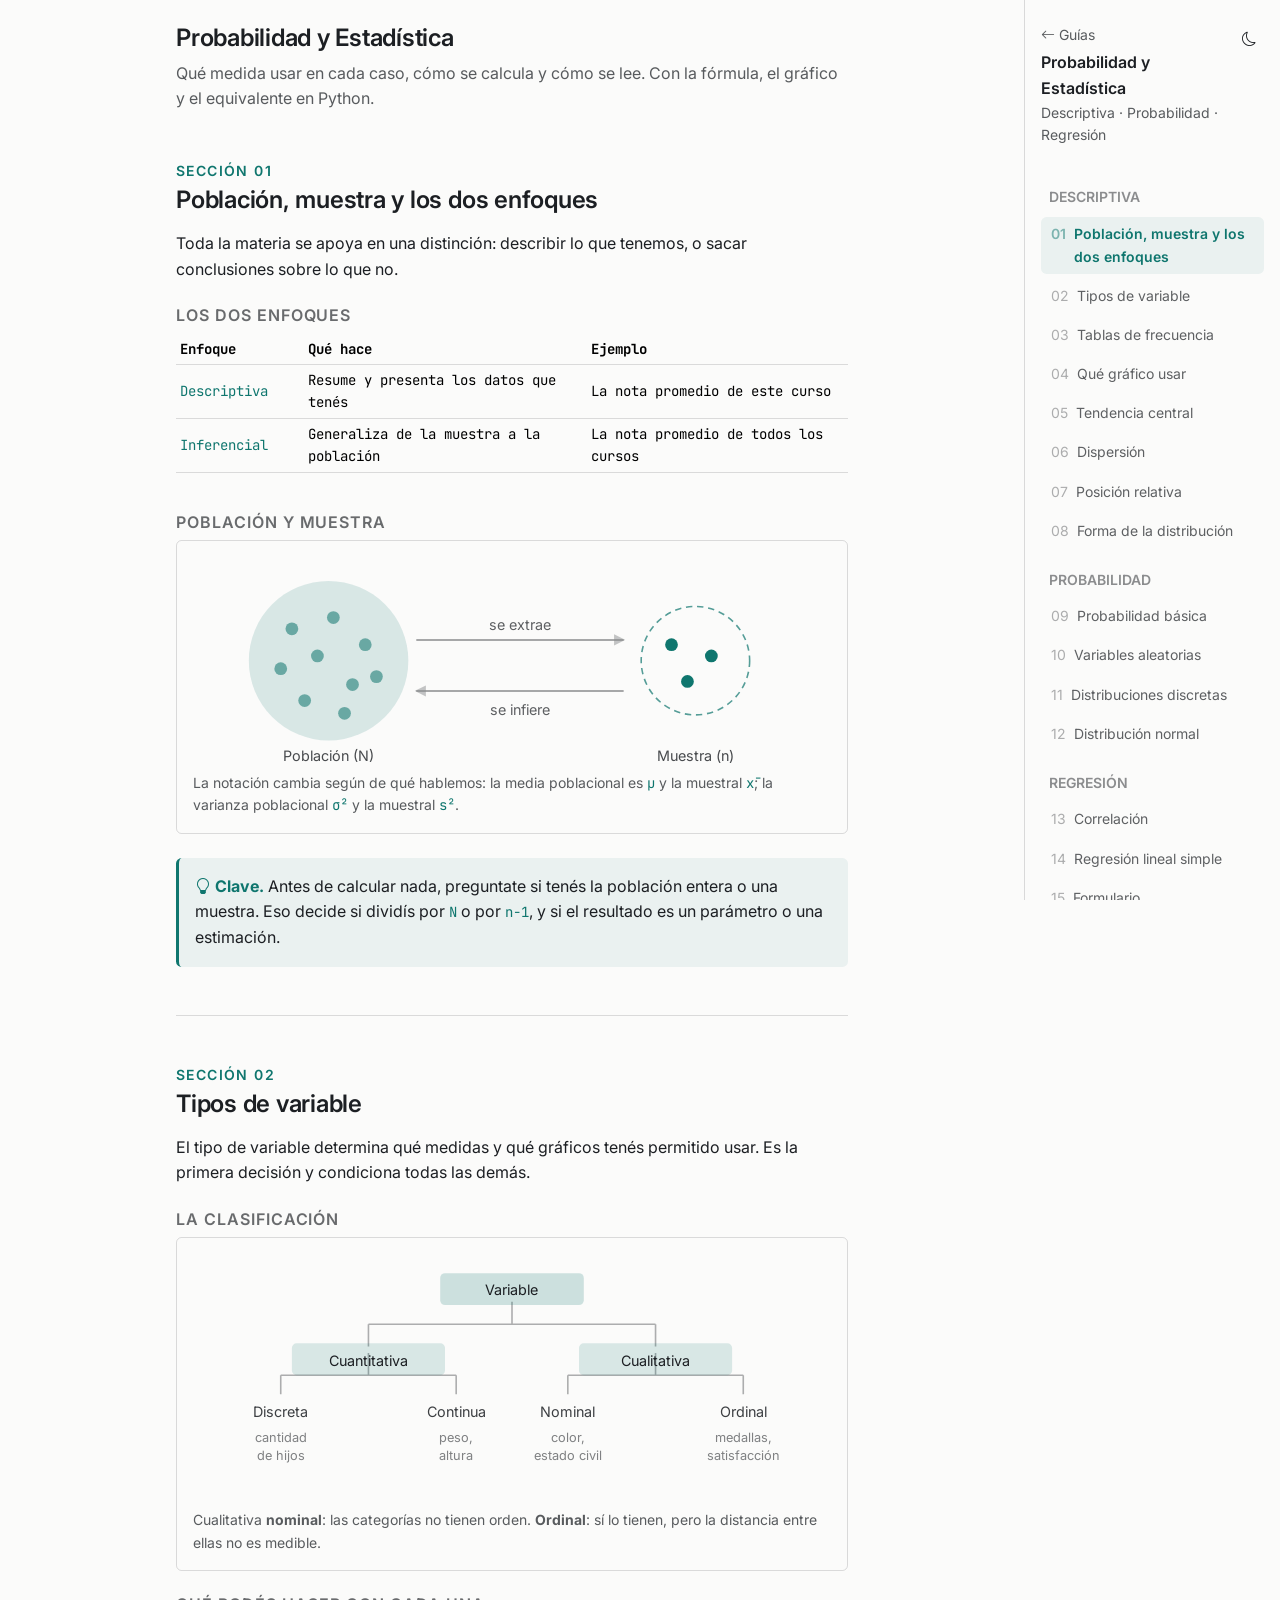
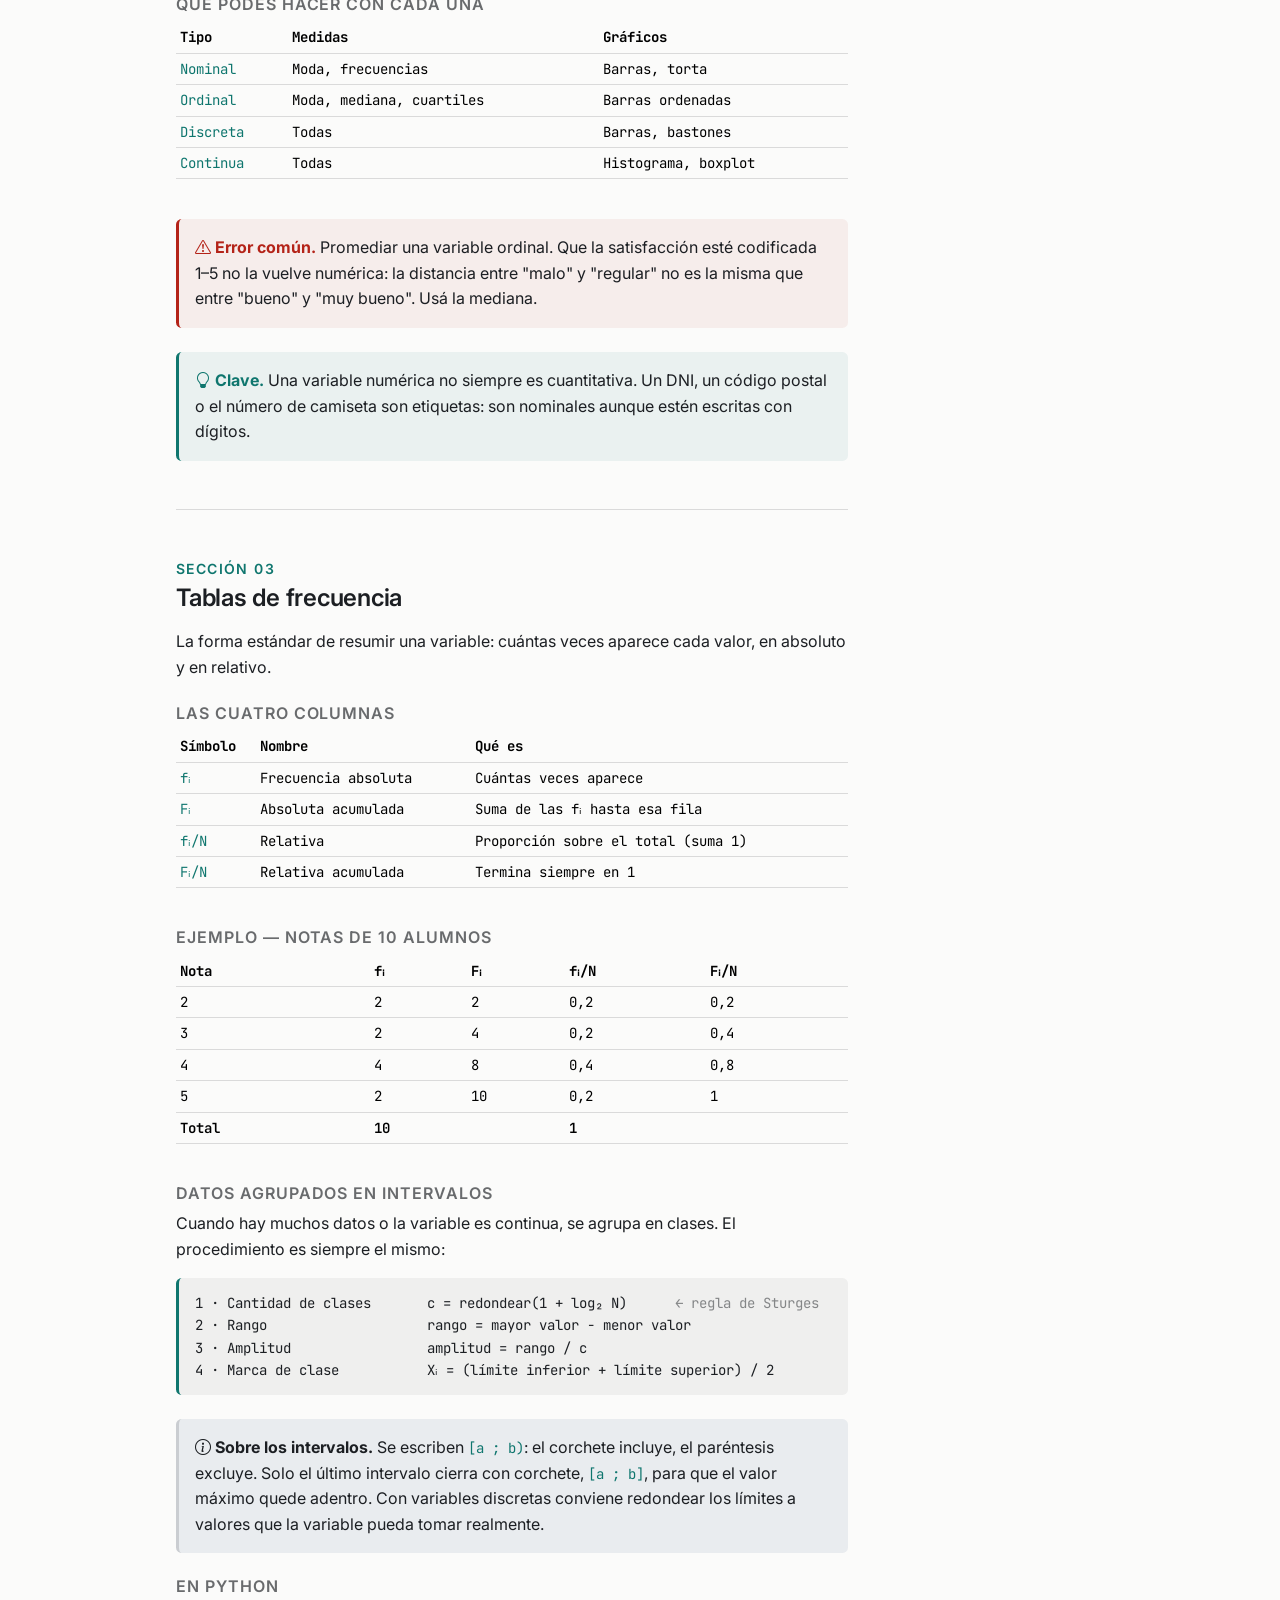
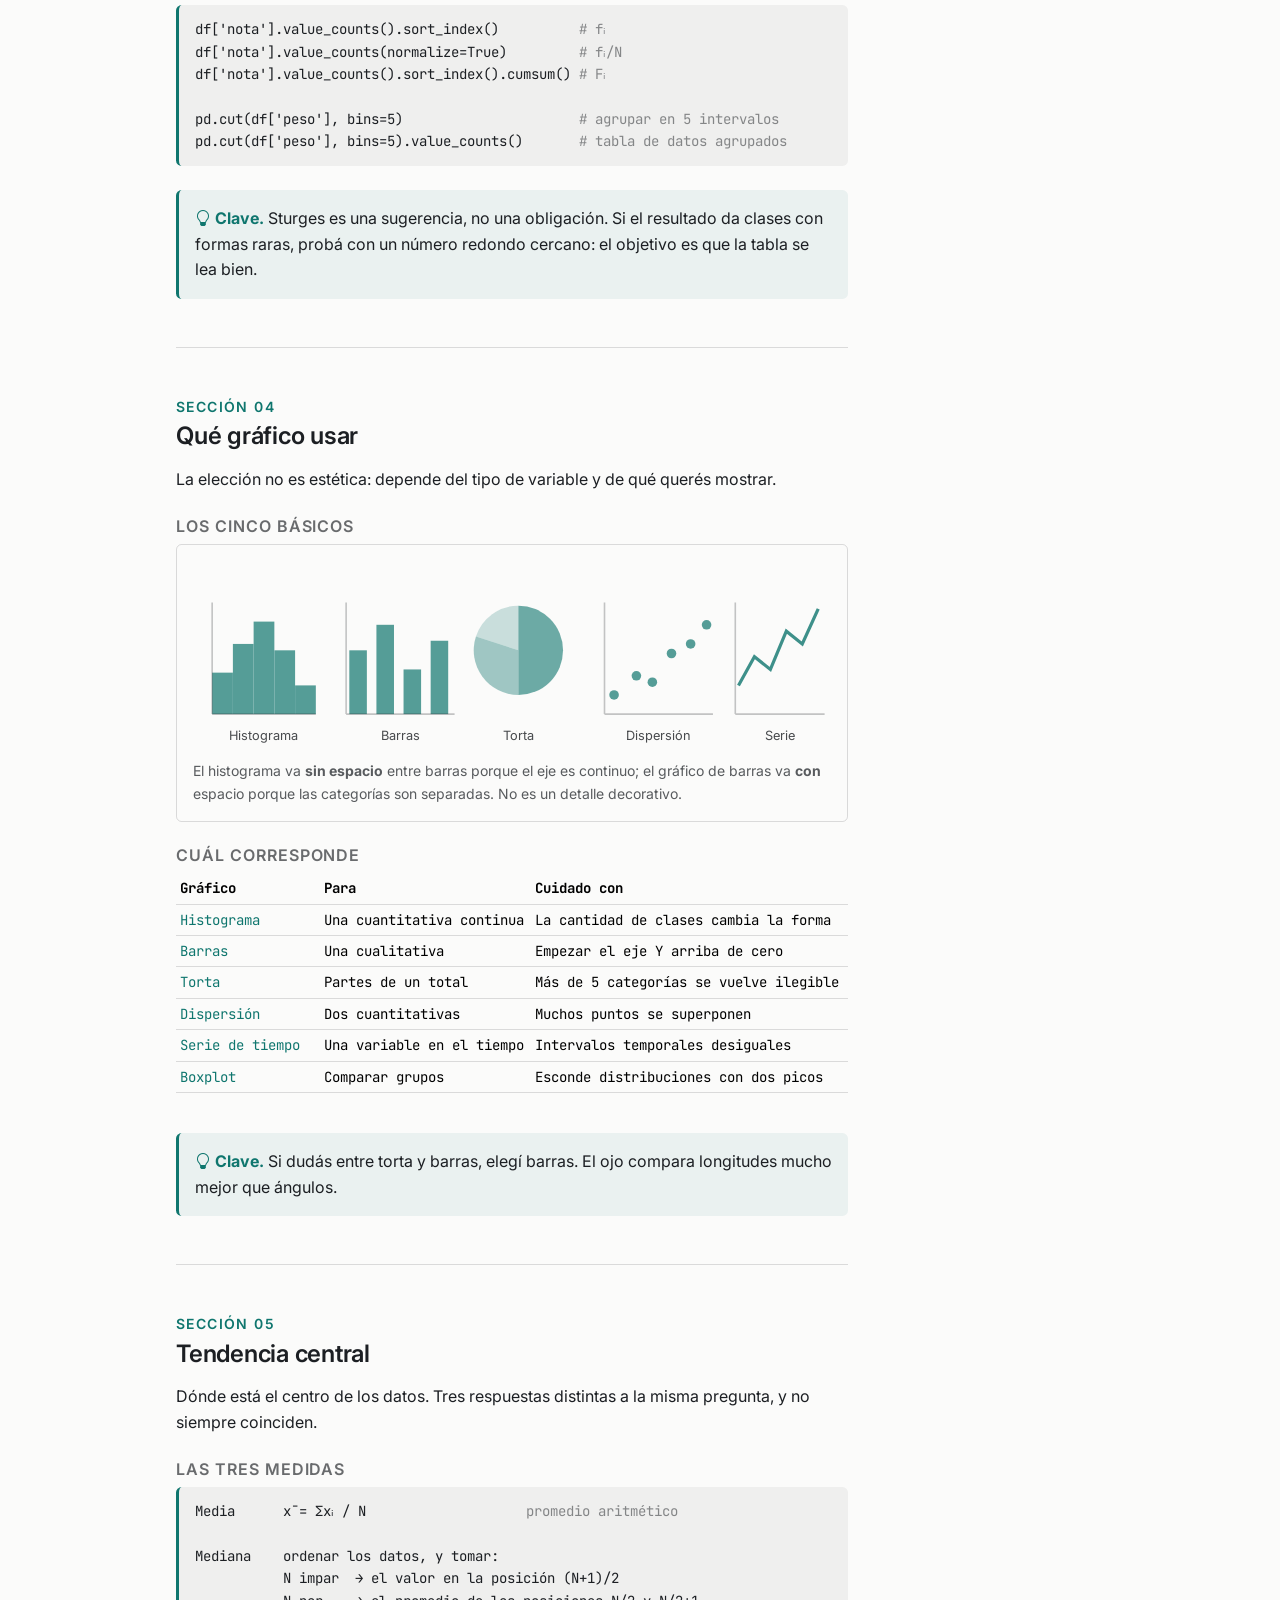
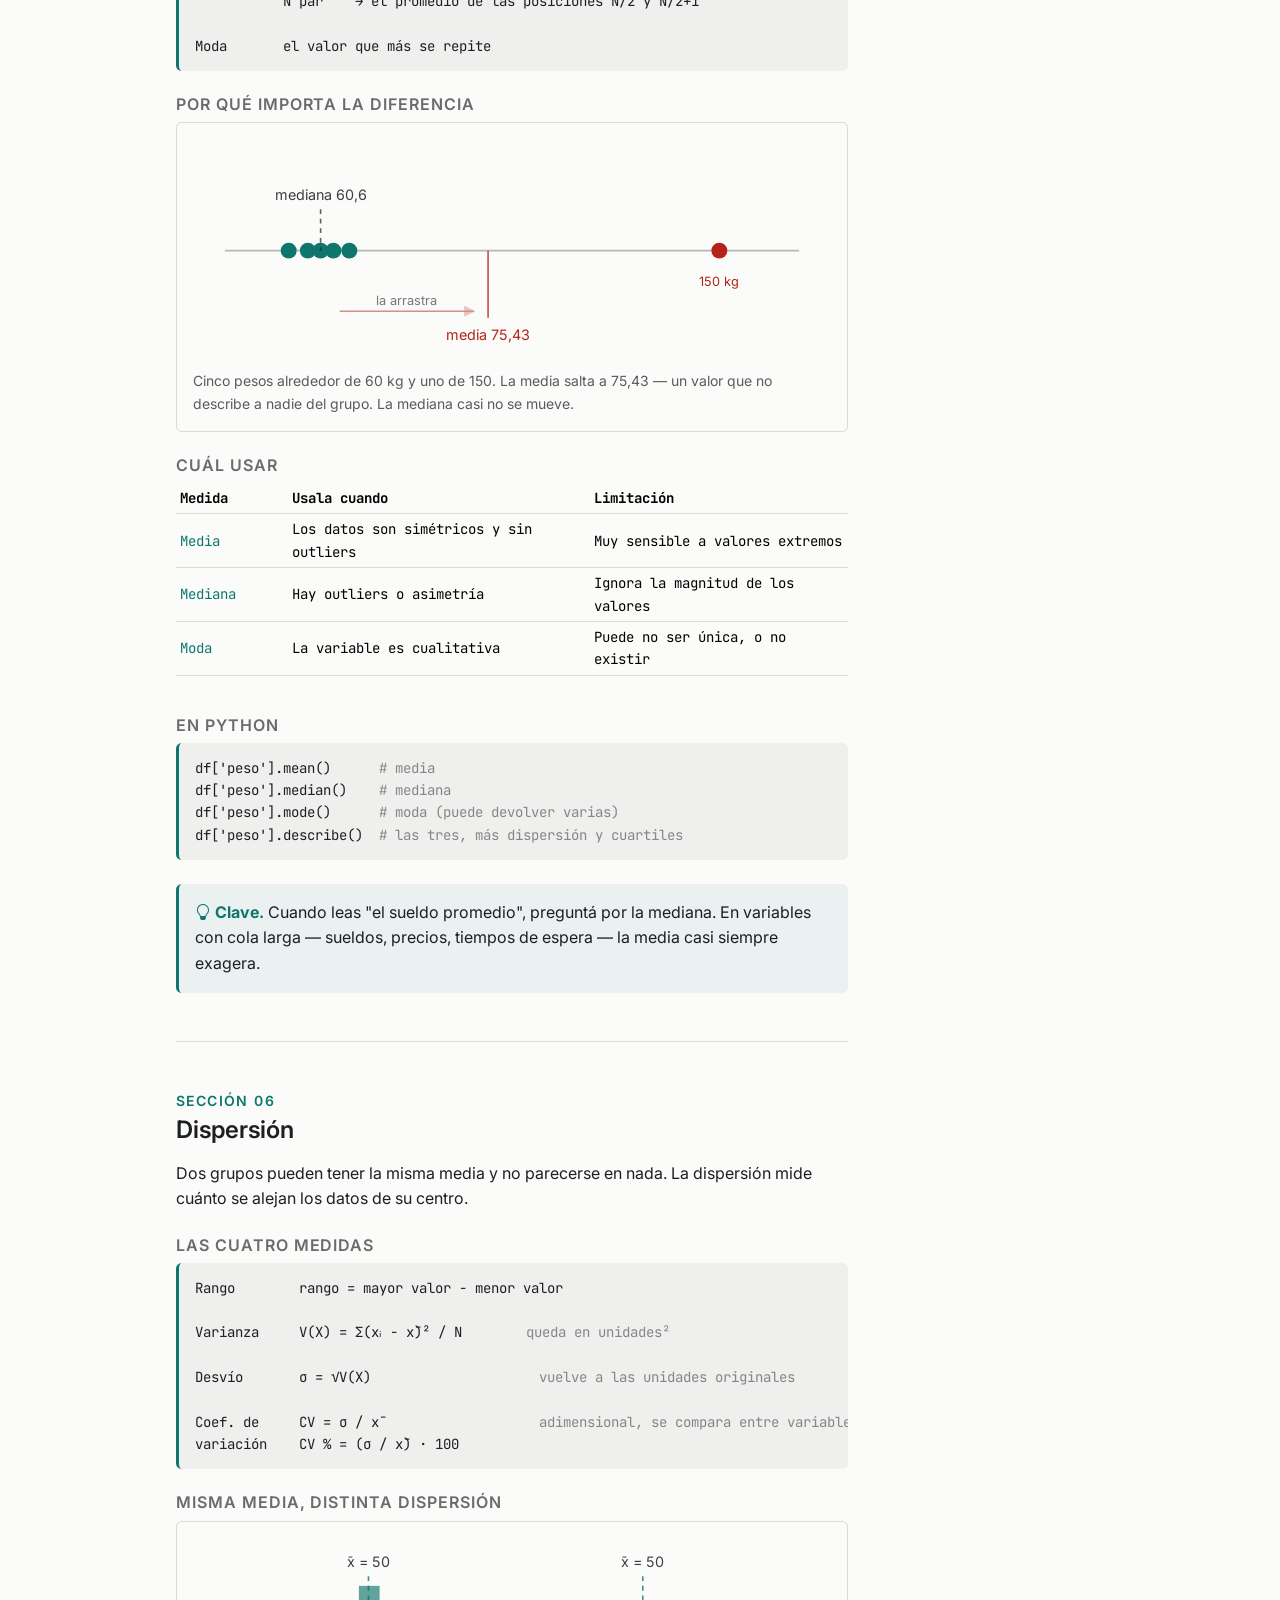
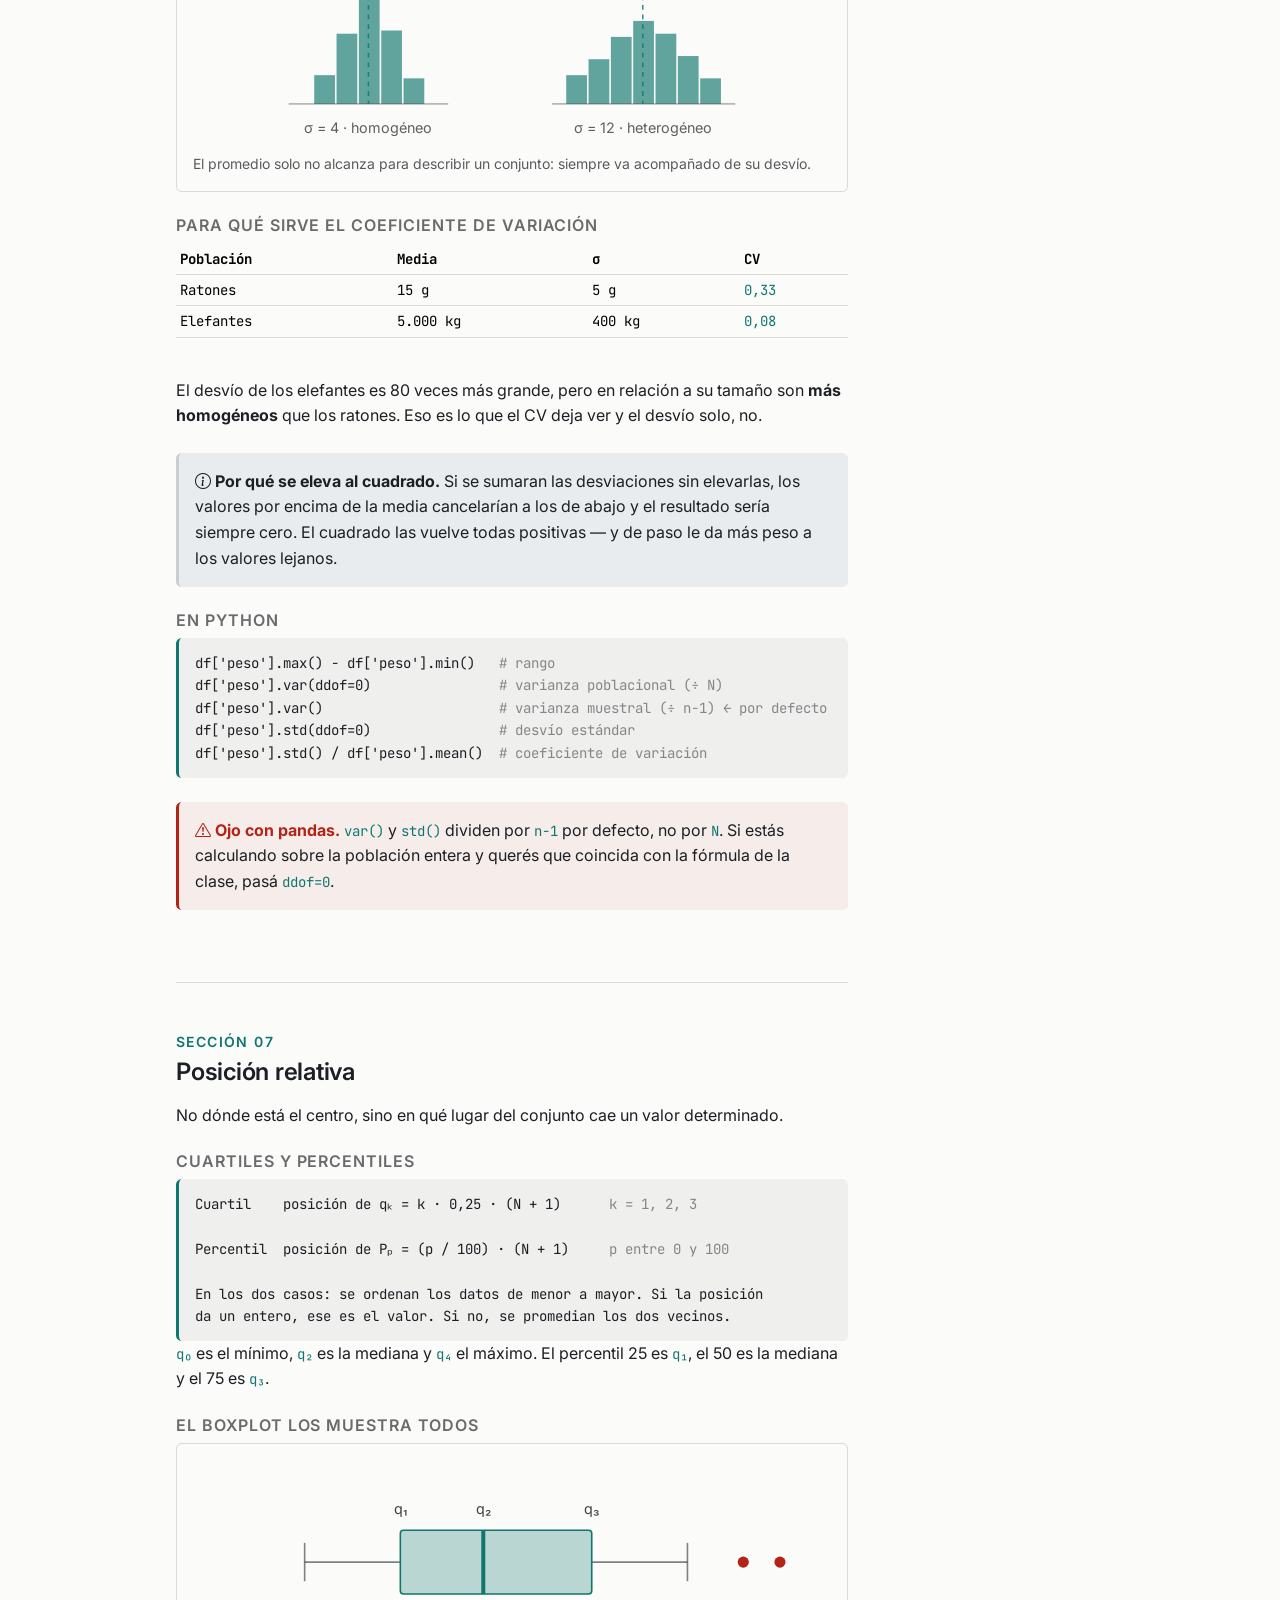
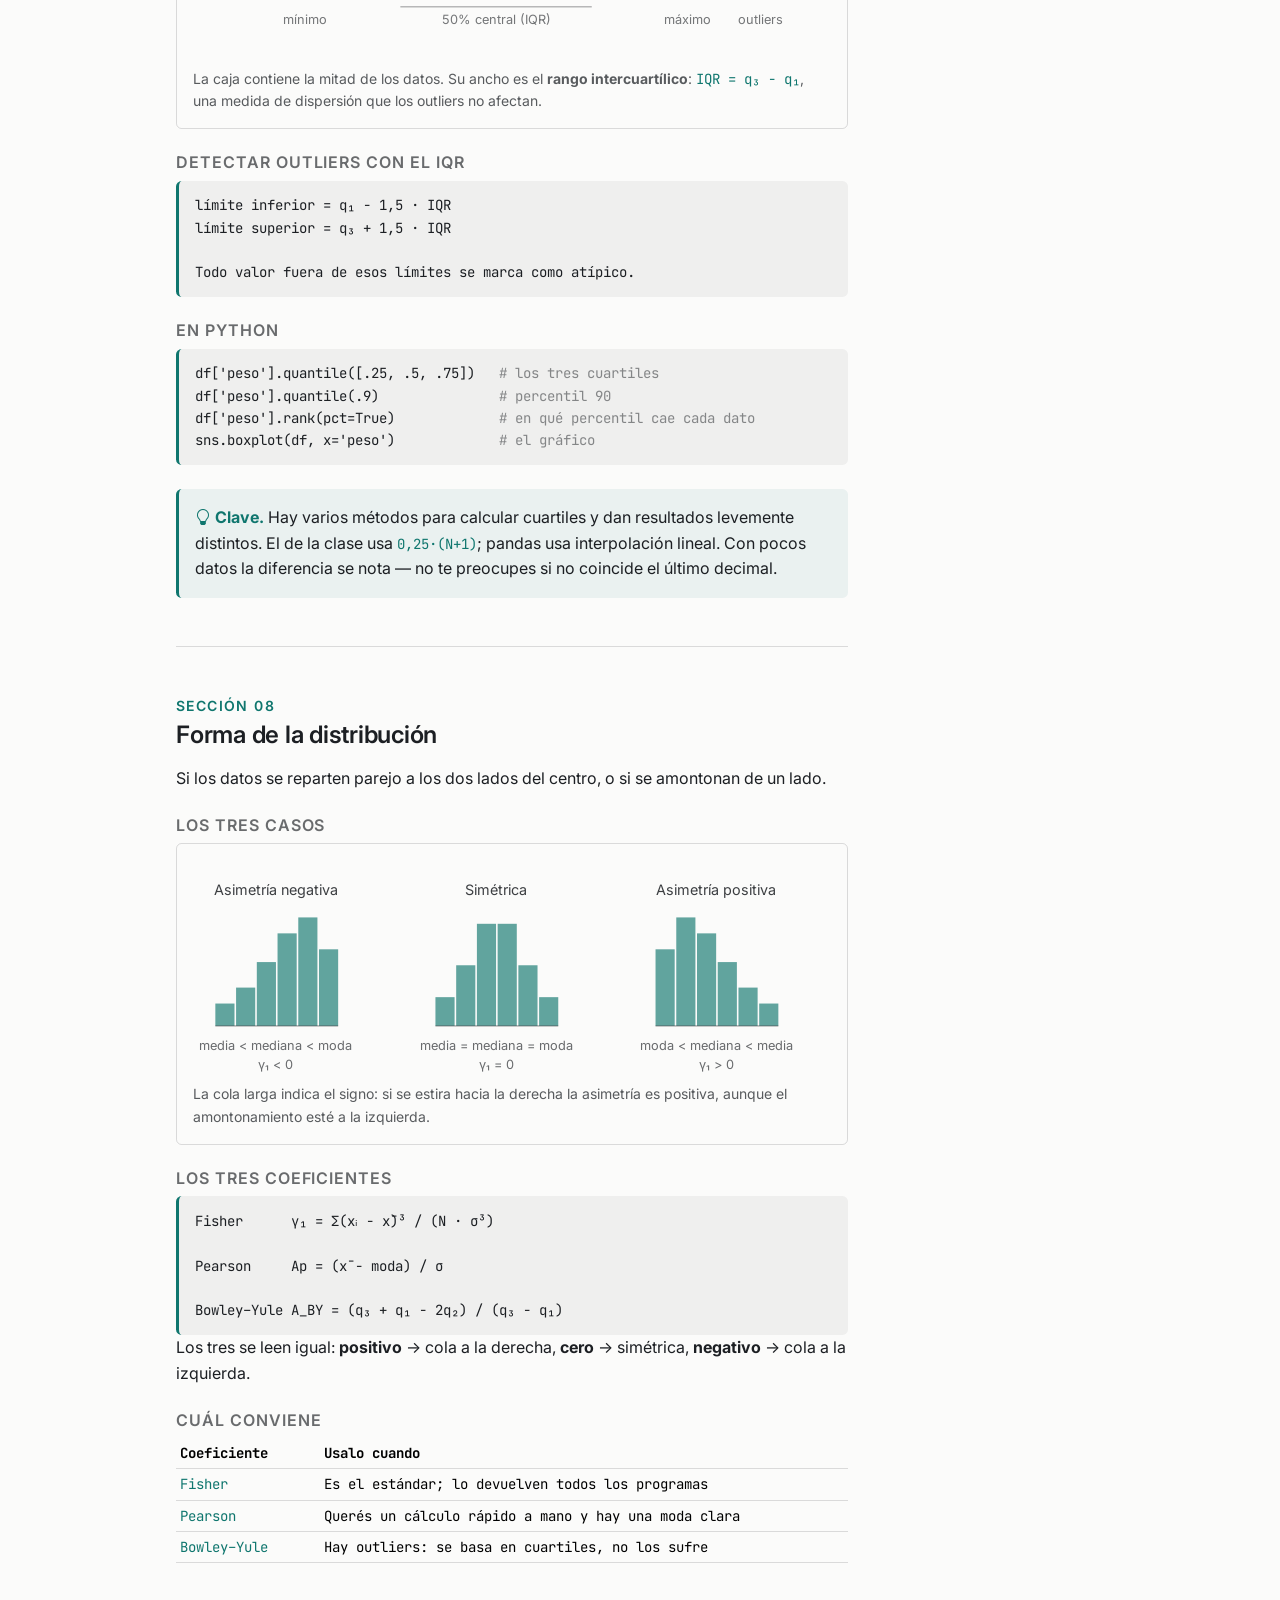
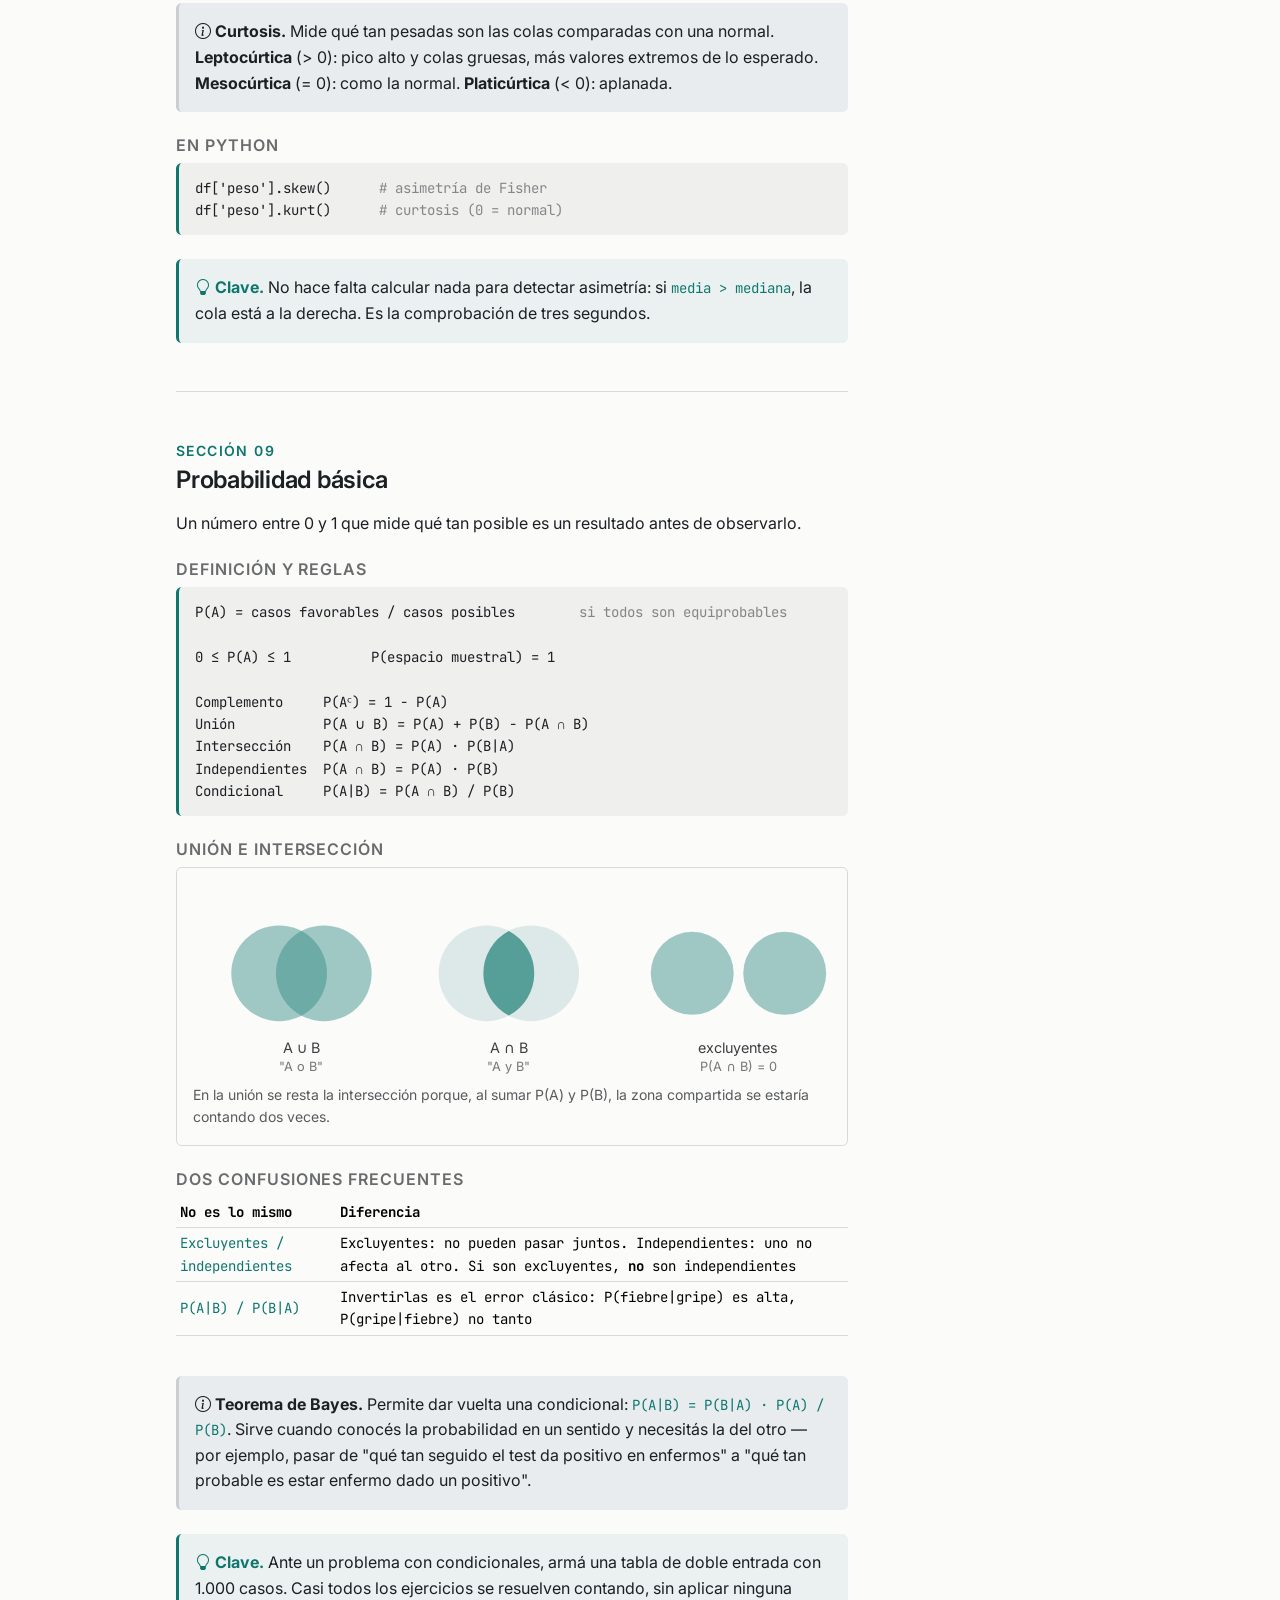
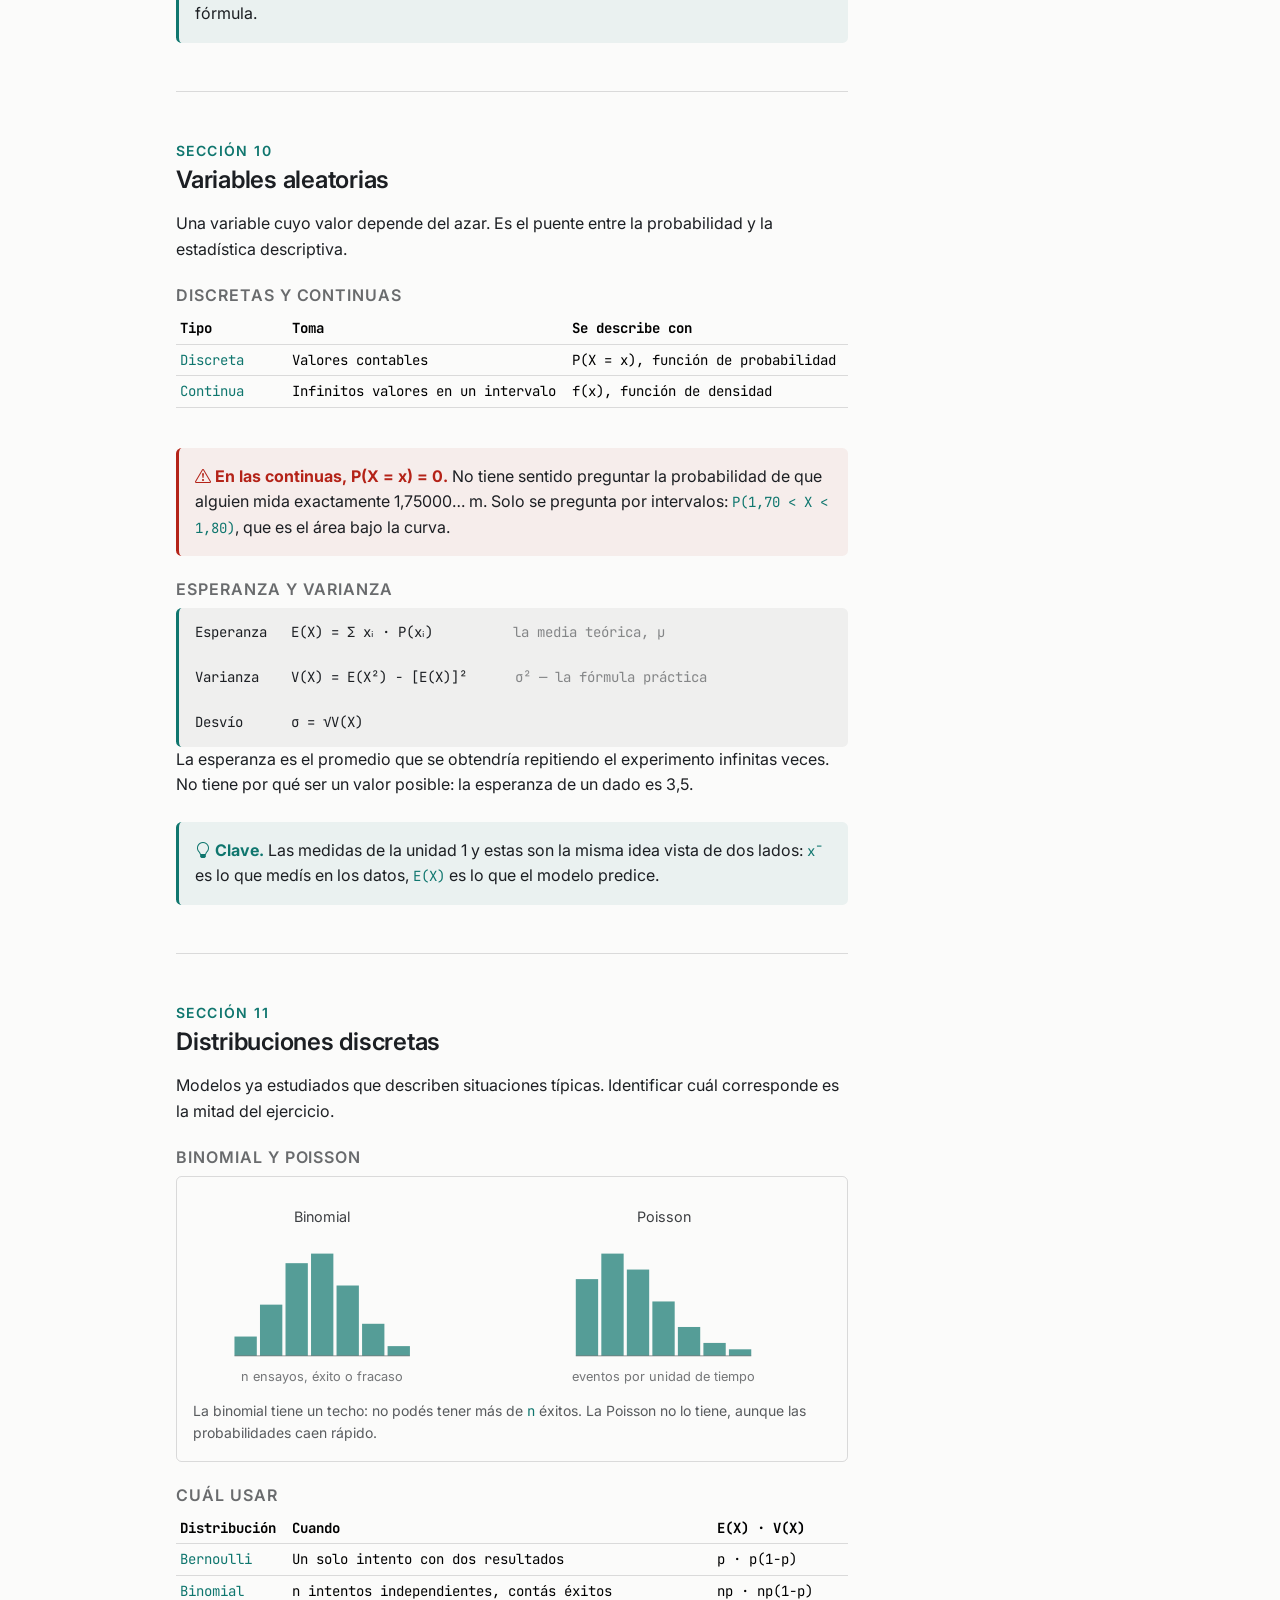
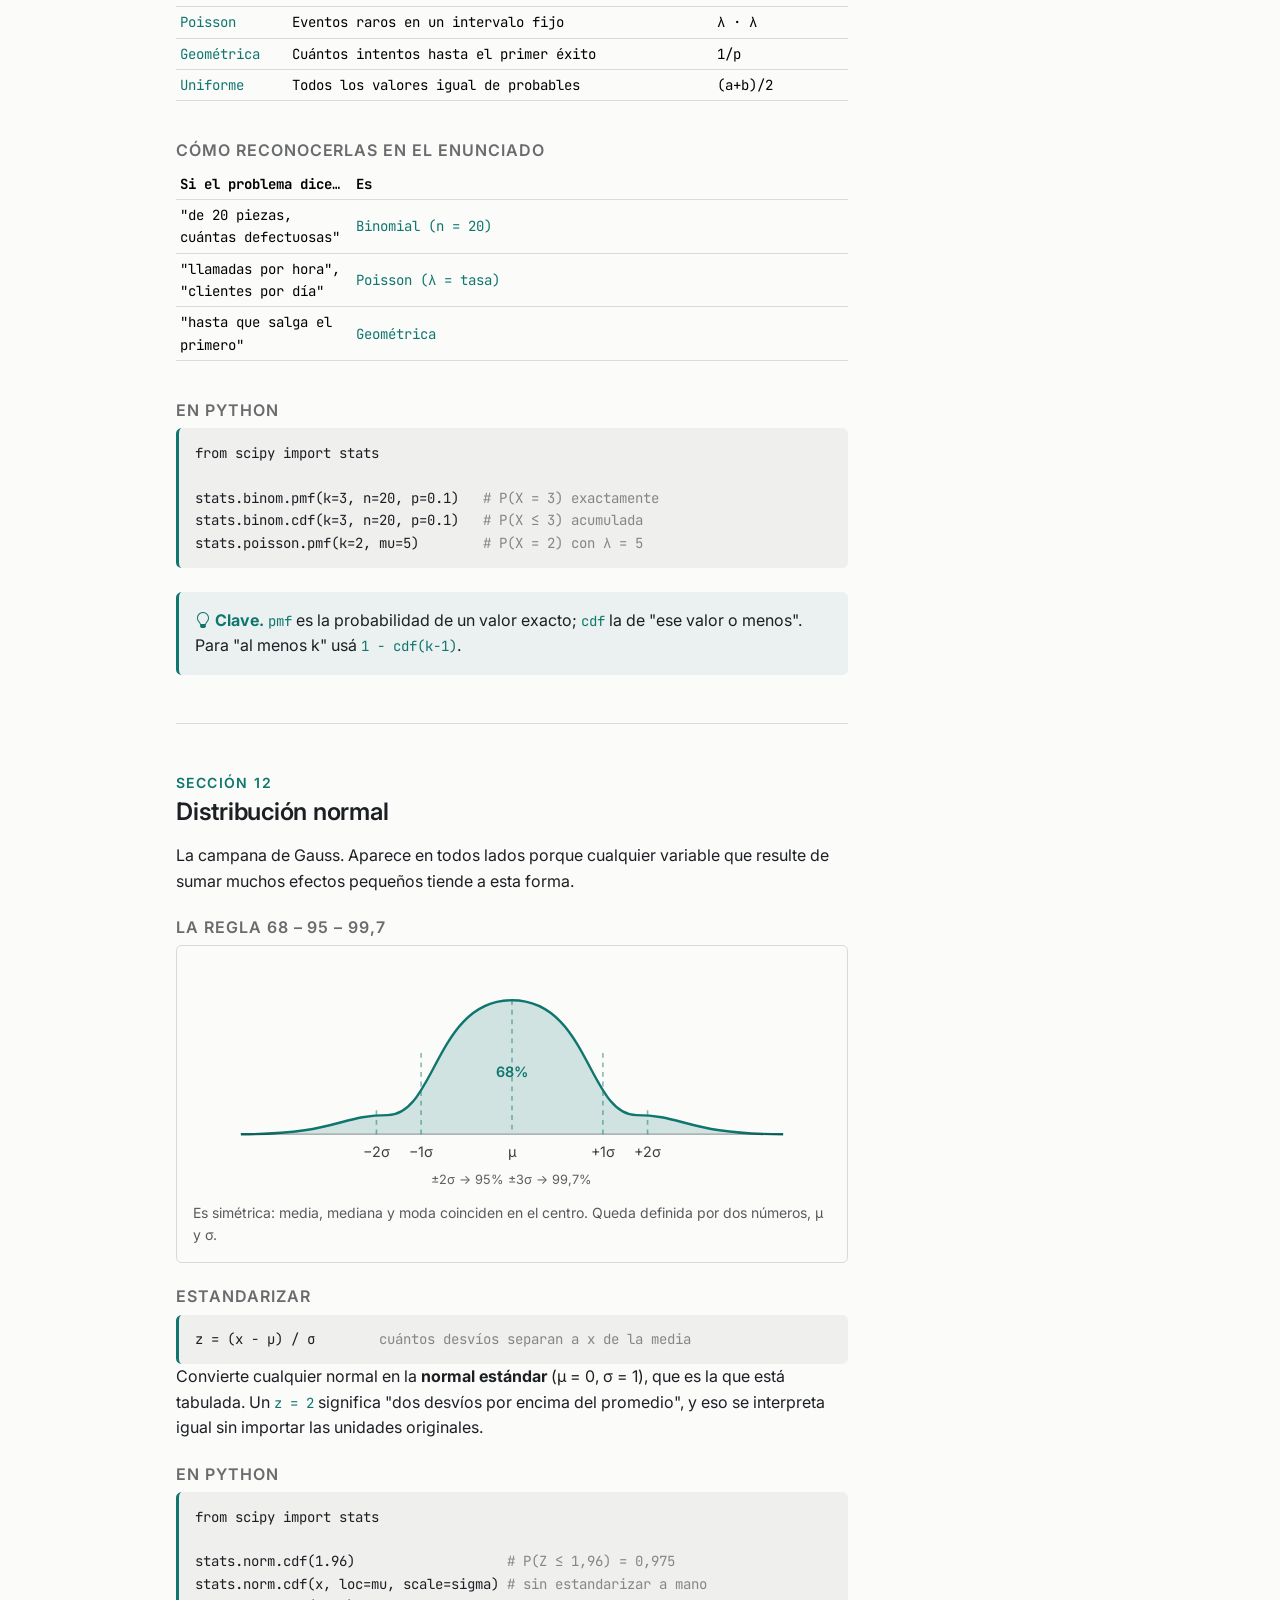
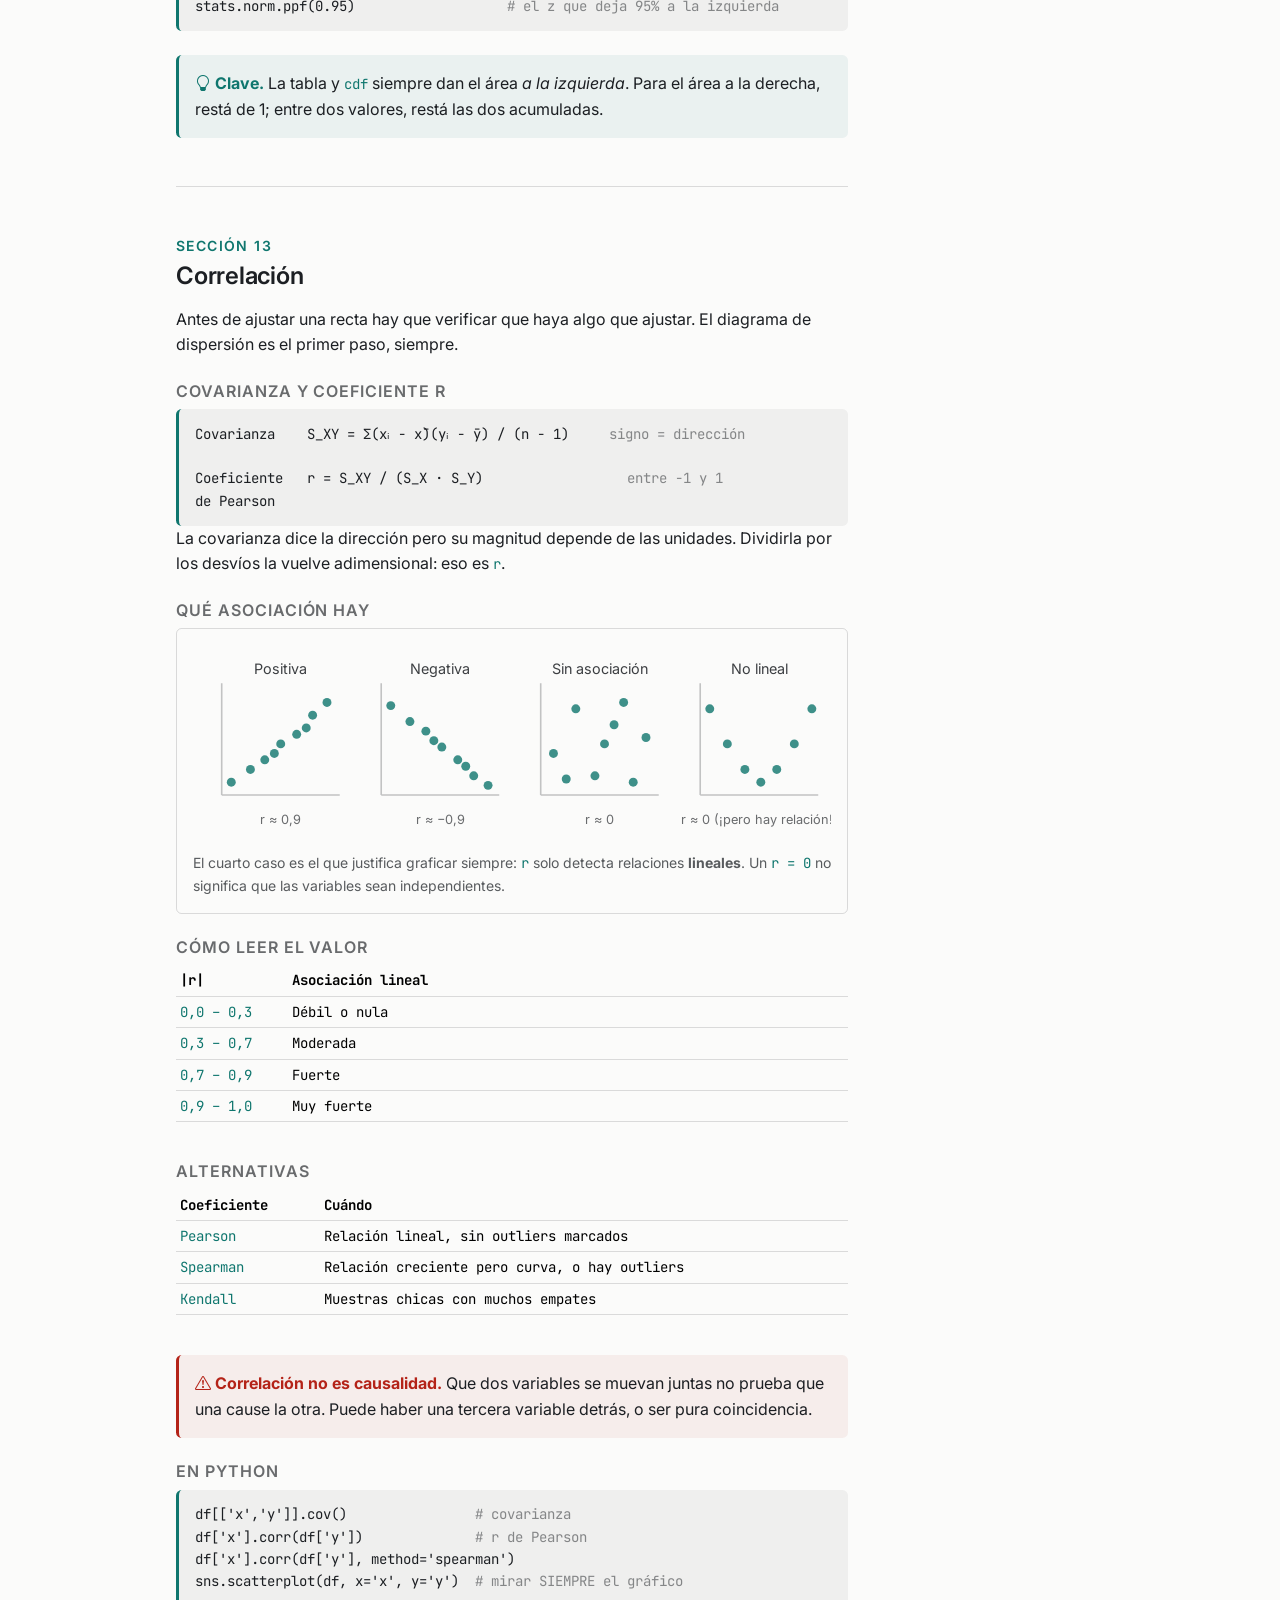
==== commit e62170de: "Corrige la geometría de tres figuras SVG - Gráfico de torta: el primer path arrancaba con un arco de" ====
--- a/estadistica/index.html
+++ b/estadistica/index.html
@@ -247,8 +247,9 @@
           <rect x="2"  y="30" width="11" height="40"/><rect x="19" y="14" width="11" height="56"/>
           <rect x="36" y="42" width="11" height="28"/><rect x="53" y="24" width="11" height="46"/>
         </g>
-        <path d="M215 61 A29 29 0 1 1 197 34 z"/>
-        <path d="M215 61 L197 34 A29 29 0 0 0 215 32 z" opacity=".45"/>
+        <path d="M204 56 L204 28 A28 28 0 0 1 204 84 Z" opacity=".85"/>
+        <path d="M204 56 L204 84 A28 28 0 0 1 177.4 47.3 Z" opacity=".55"/>
+        <path d="M204 56 L177.4 47.3 A28 28 0 0 1 204 28 Z" opacity=".3"/>
         <g transform="translate(258,26)">
           <circle cx="6"  cy="58" r="3"/><circle cx="20" cy="46" r="3"/><circle cx="30" cy="50" r="3"/>
           <circle cx="42" cy="32" r="3"/><circle cx="54" cy="26" r="3"/><circle cx="64" cy="14" r="3"/>
@@ -616,7 +617,7 @@
         <g transform="translate(150,14)">
           <circle cx="34" cy="42" r="30" fill="var(--bs-primary)" opacity=".15"/>
           <circle cx="62" cy="42" r="30" fill="var(--bs-primary)" opacity=".15"/>
-          <path d="M48 17.4 A30 30 0 0 1 48 66.6 A30 30 0 0 1 48 17.4 z" fill="var(--bs-primary)" opacity=".75"/>
+          <path d="M48 15.5 A30 30 0 0 1 48 68.5 A30 30 0 0 1 48 15.5 Z" fill="var(--bs-primary)" opacity=".75"/>
         </g>
         <g transform="translate(285,14)">
           <circle cx="28" cy="42" r="26" fill="var(--bs-primary)" opacity=".45"/>
@@ -955,13 +956,13 @@
       <line x1="40" y1="112" x2="370" y2="112" stroke="currentColor" opacity=".3"/>
       <line x1="40" y1="112" x2="40" y2="18" stroke="currentColor" opacity=".3"/>
       <line x1="52" y1="100" x2="358" y2="30" stroke="var(--bs-primary)" stroke-width="1.8"/>
-      <g stroke="var(--bs-danger)" opacity=".65" stroke-dasharray="2 2">
-        <path d="M90 74 v14"/><path d="M140 62 v-16"/><path d="M190 74 v18"/>
-        <path d="M240 62 v-20"/><path d="M290 50 v14"/>
+      <g stroke="var(--bs-danger)" opacity=".7" stroke-dasharray="2 2">
+        <path d="M80 82 V93.6"/><path d="M125 92 V83.3"/><path d="M170 62 V73.0"/>
+        <path d="M215 70 V62.7"/><path d="M260 40 V52.4"/><path d="M305 48 V42.1"/>
       </g>
       <g fill="var(--bs-primary)">
-        <circle cx="90" cy="88" r="3.5"/><circle cx="140" cy="46" r="3.5"/><circle cx="190" cy="92" r="3.5"/>
-        <circle cx="240" cy="42" r="3.5"/><circle cx="290" cy="64" r="3.5"/>
+        <circle cx="80" cy="82" r="3.5"/><circle cx="125" cy="92" r="3.5"/><circle cx="170" cy="62" r="3.5"/>
+        <circle cx="215" cy="70" r="3.5"/><circle cx="260" cy="40" r="3.5"/><circle cx="305" cy="48" r="3.5"/>
       </g>
       <text x="330" y="24" font-size="9" fill="var(--bs-primary)" text-anchor="middle">ŷ = b₀ + b₁x</text>
       <text x="196" y="128" font-size="8" fill="var(--bs-danger)" text-anchor="middle">
